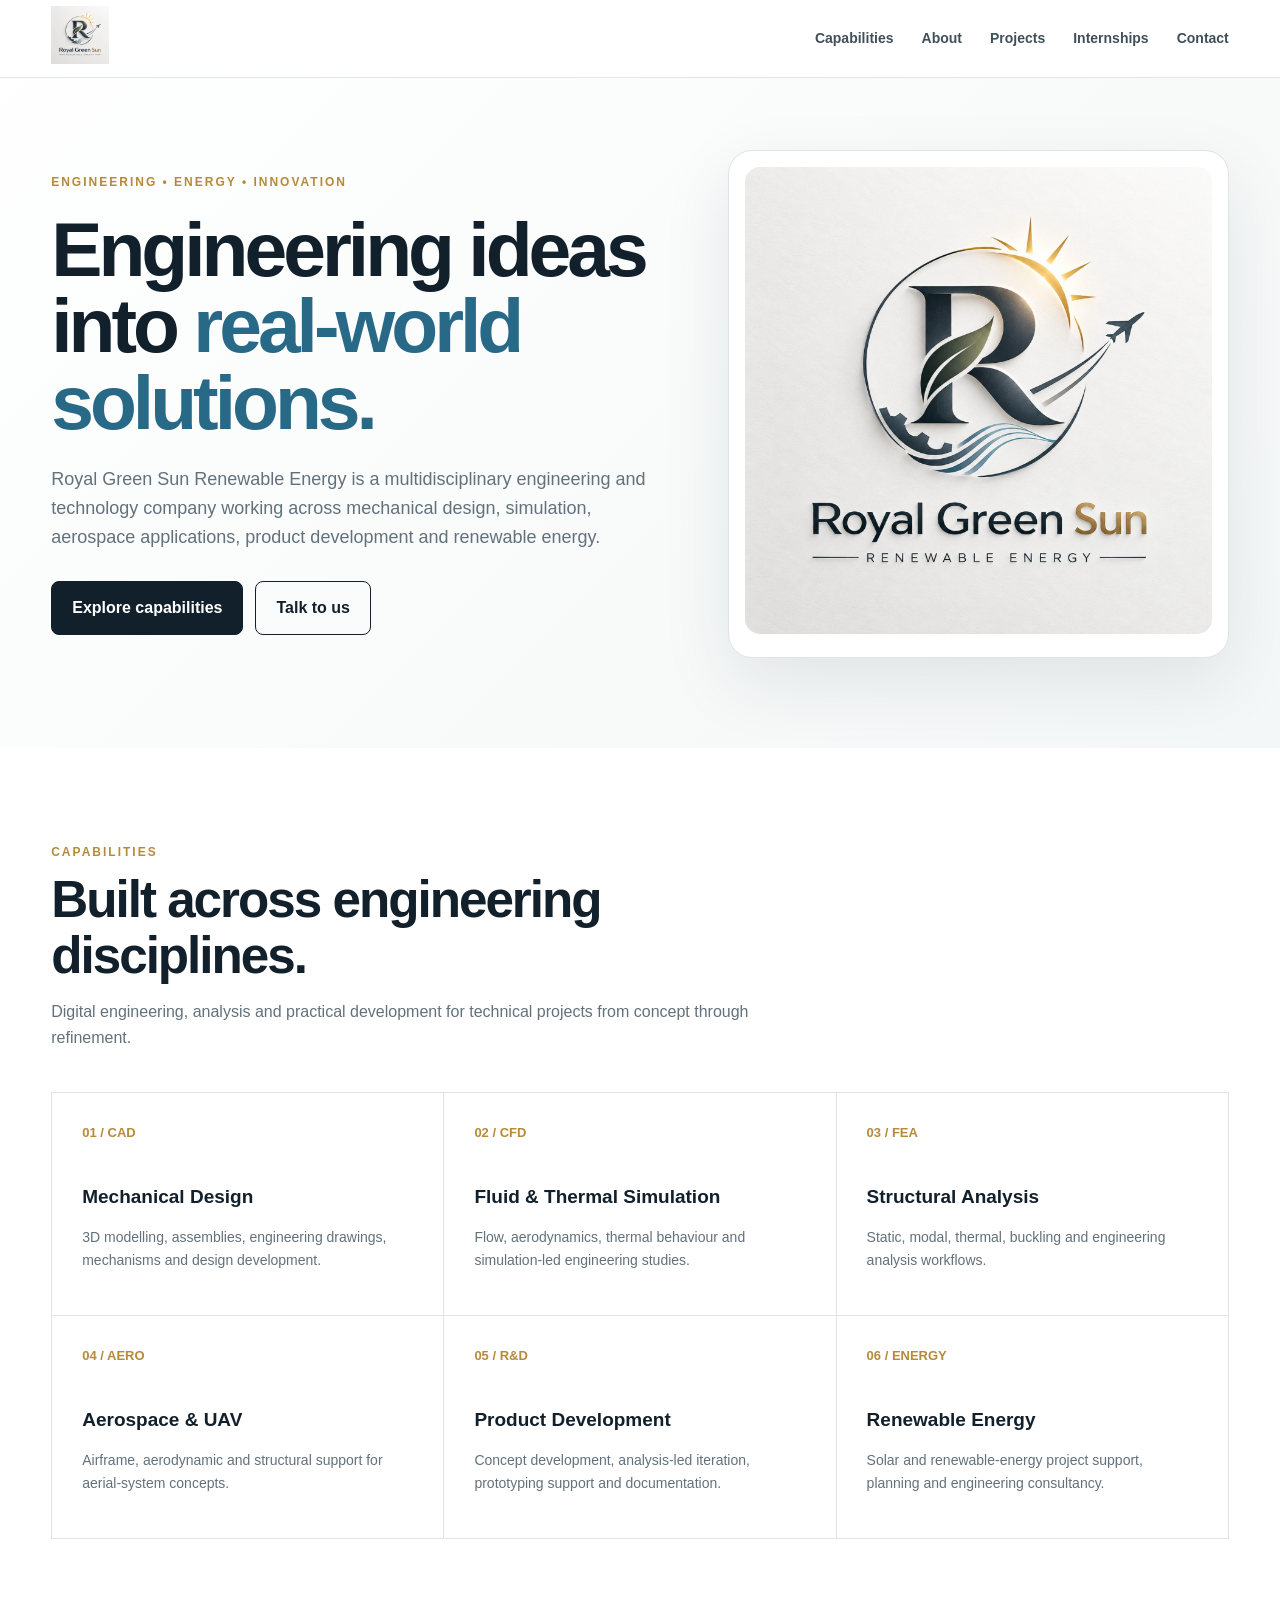
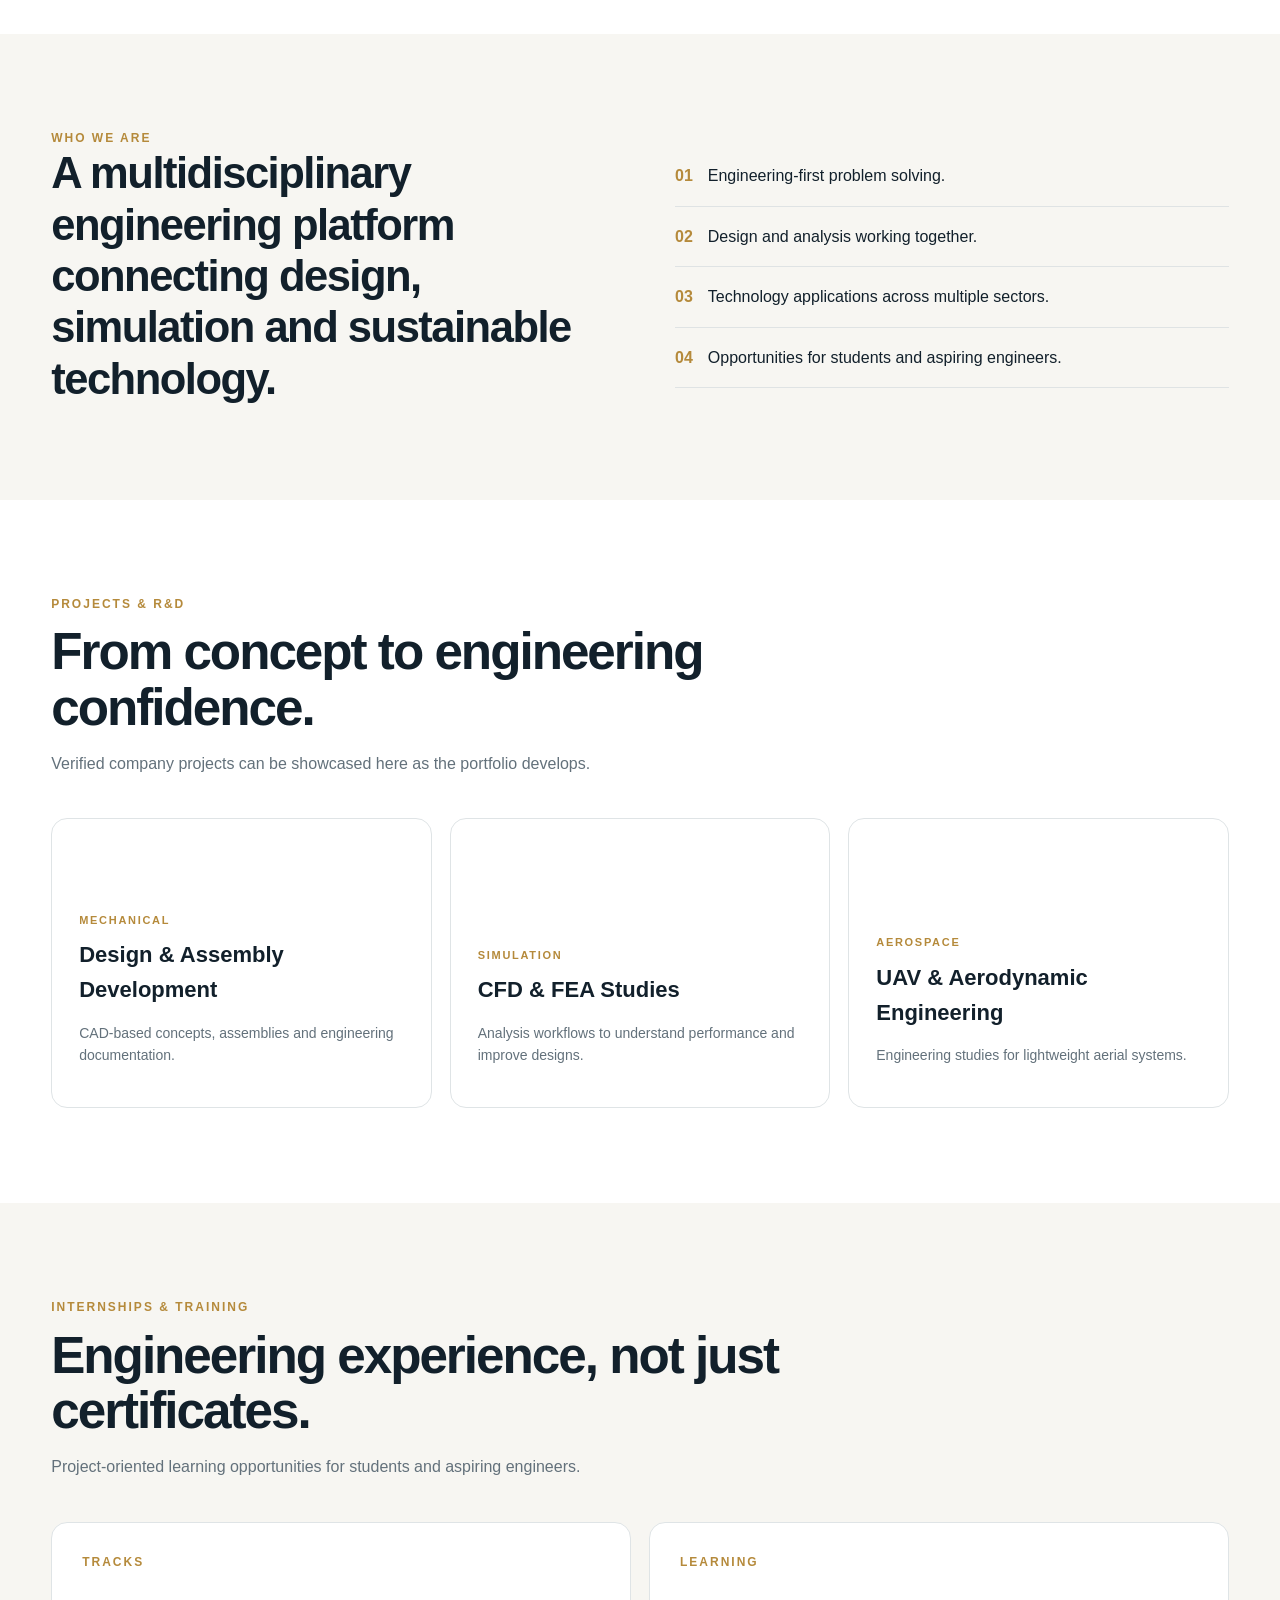
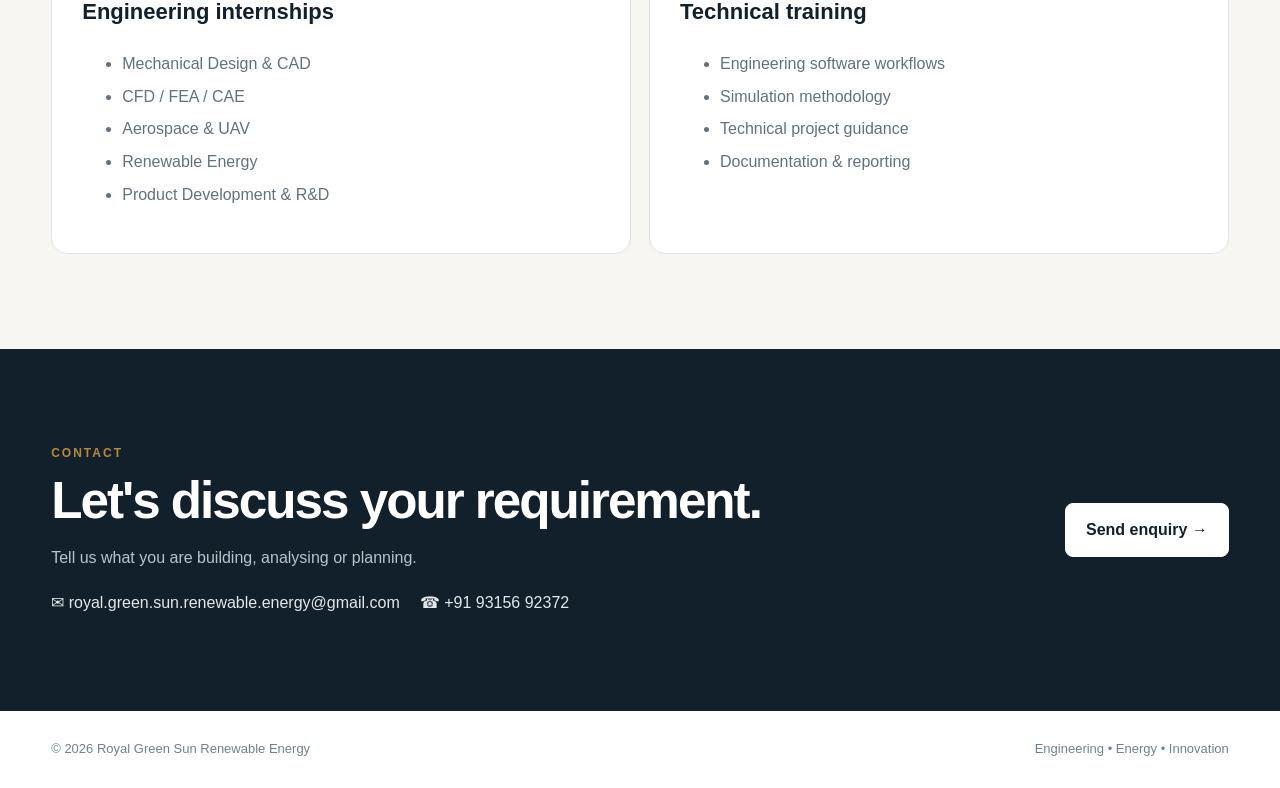
==== index.html @ 744a7261 "Add files via upload" ====
<!doctype html>
<html lang="en"><head>
<meta charset="utf-8"><meta name="viewport" content="width=device-width,initial-scale=1">
<meta name="description" content="Royal Green Sun Renewable Energy — engineering, simulation, product development and renewable energy solutions.">
<title>Royal Green Sun | Engineering & Renewable Energy</title>
<style>
*{box-sizing:border-box}html{scroll-behavior:smooth}body{margin:0;font-family:Arial,Helvetica,sans-serif;color:#12202b;background:#fff;line-height:1.6}a{text-decoration:none;color:inherit}.wrap{width:min(92%,1180px);margin:auto}
header{height:78px;border-bottom:1px solid #e1e5e7;background:#fff;position:fixed;top:0;left:0;right:0;z-index:10}.nav{height:100%;display:flex;align-items:center;justify-content:space-between}.logo{height:58px;width:auto}.links{display:flex;gap:28px;font-size:14px;font-weight:700;color:#40505a}.menu{display:none;border:0;background:none;font-size:25px}
.hero{padding:150px 0 90px;background:linear-gradient(135deg,#fff,#f4f7f7);overflow:hidden}.heroGrid{display:grid;grid-template-columns:1.1fr .9fr;gap:65px;align-items:center}.kicker,.eyebrow{color:#b58a3b;font-size:12px;letter-spacing:2px;text-transform:uppercase;font-weight:800}
h1{font-size:clamp(46px,6vw,84px);line-height:1;letter-spacing:-4px;margin:18px 0 24px}.hero h1 span{color:#286987}.hero p{font-size:18px;color:#63717b;max-width:650px}.buttons{display:flex;gap:12px;flex-wrap:wrap;margin-top:30px}.btn{display:inline-block;padding:13px 20px;border-radius:8px;border:1px solid #12202b;font-weight:700}.dark{background:#12202b;color:#fff}.visual{background:#fff;border:1px solid #dfe4e6;border-radius:24px;padding:16px;box-shadow:0 25px 70px #12202b18}.visual img{width:100%;border-radius:15px;background:#f5f5f2}
section{padding:95px 0}.soft{background:#f7f6f2}.head{max-width:760px;margin-bottom:42px}h2{font-size:clamp(34px,4vw,54px);line-height:1.08;letter-spacing:-2px;margin:10px 0 14px}.head p{color:#63717b}
.services{display:grid;grid-template-columns:repeat(3,1fr);border-top:1px solid #e0e4e6;border-left:1px solid #e0e4e6}.service{padding:30px;min-height:215px;border-right:1px solid #e0e4e6;border-bottom:1px solid #e0e4e6}.num{color:#b58a3b;font-weight:800;font-size:13px;margin-bottom:38px}.service h3{margin:0 0 8px;font-size:19px}.service p,.project p{color:#63717b;font-size:14px}
.split{display:grid;grid-template-columns:1fr 1fr;gap:70px;align-items:center}.statement{font-size:clamp(28px,3.4vw,46px);line-height:1.18;font-weight:700;letter-spacing:-1.5px}.points{display:grid}.point{padding:17px 0;border-bottom:1px solid #dfe3e4;display:flex;gap:15px}.point b{color:#b58a3b}
.projects{display:grid;grid-template-columns:repeat(3,1fr);gap:18px}.project{min-height:290px;border:1px solid #dfe4e6;border-radius:16px;padding:27px;display:flex;flex-direction:column;justify-content:end;background:#fff}.label{color:#b58a3b;font-size:11px;letter-spacing:1.7px;font-weight:800}.project h3{font-size:22px;margin:8px 0 0}
.intern{display:grid;grid-template-columns:1fr 1fr;gap:18px}.internCard{border:1px solid #dfe4e6;border-radius:16px;padding:30px;background:#fff}.internCard h3{font-size:22px}.internCard li{color:#63717b;margin:7px 0}
.contact{background:#12202b;color:#fff}.contactGrid{display:grid;grid-template-columns:1fr auto;gap:40px;align-items:center}.contact p{color:#b9c4ca;max-width:680px}.contactInfo{display:flex;gap:20px;flex-wrap:wrap;margin-top:20px;color:#e2e8eb}.contact .btn{background:#fff;color:#12202b;border-color:#fff}
footer{padding:28px 0;color:#71808a;font-size:13px}.foot{display:flex;justify-content:space-between;gap:15px;flex-wrap:wrap}
@media(max-width:900px){.links{display:none}.menu{display:block}.links.open{display:flex;position:absolute;top:78px;left:0;right:0;background:#fff;padding:20px 4%;flex-direction:column}.heroGrid,.split,.contactGrid{grid-template-columns:1fr}.services,.projects{grid-template-columns:repeat(2,1fr)}}@media(max-width:580px){section{padding:70px 0}.services,.projects,.intern{grid-template-columns:1fr}.hero{padding-top:130px}h1{font-size:48px;letter-spacing:-2px}.logo{height:50px}}
</style></head>
<body>
<header><div class="wrap nav"><a href="#home"><img class="logo" src="logo.png" alt="Royal Green Sun Renewable Energy"></a><button class="menu" onclick="document.querySelector('.links').classList.toggle('open')">☰</button><nav class="links"><a href="#services">Capabilities</a><a href="#about">About</a><a href="#projects">Projects</a><a href="#internships">Internships</a><a href="#contact">Contact</a></nav></div></header>
<main id="home">
<section class="hero"><div class="wrap heroGrid"><div><div class="kicker">Engineering • Energy • Innovation</div><h1>Engineering ideas into <span>real-world solutions.</span></h1><p>Royal Green Sun Renewable Energy is a multidisciplinary engineering and technology company working across mechanical design, simulation, aerospace applications, product development and renewable energy.</p><div class="buttons"><a class="btn dark" href="#services">Explore capabilities</a><a class="btn" href="mailto:royal.green.sun.renewable.energy@gmail.com">Talk to us</a></div></div><div class="visual"><img src="logo.png" alt="Royal Green Sun logo"></div></div></section>
<section id="services"><div class="wrap"><div class="head"><div class="eyebrow">Capabilities</div><h2>Built across engineering disciplines.</h2><p>Digital engineering, analysis and practical development for technical projects from concept through refinement.</p></div><div class="services">
<article class="service"><div class="num">01 / CAD</div><h3>Mechanical Design</h3><p>3D modelling, assemblies, engineering drawings, mechanisms and design development.</p></article>
<article class="service"><div class="num">02 / CFD</div><h3>Fluid & Thermal Simulation</h3><p>Flow, aerodynamics, thermal behaviour and simulation-led engineering studies.</p></article>
<article class="service"><div class="num">03 / FEA</div><h3>Structural Analysis</h3><p>Static, modal, thermal, buckling and engineering analysis workflows.</p></article>
<article class="service"><div class="num">04 / AERO</div><h3>Aerospace & UAV</h3><p>Airframe, aerodynamic and structural support for aerial-system concepts.</p></article>
<article class="service"><div class="num">05 / R&amp;D</div><h3>Product Development</h3><p>Concept development, analysis-led iteration, prototyping support and documentation.</p></article>
<article class="service"><div class="num">06 / ENERGY</div><h3>Renewable Energy</h3><p>Solar and renewable-energy project support, planning and engineering consultancy.</p></article>
</div></div></section>
<section class="soft" id="about"><div class="wrap split"><div><div class="eyebrow">Who we are</div><div class="statement">A multidisciplinary engineering platform connecting design, simulation and sustainable technology.</div></div><div class="points"><div class="point"><b>01</b><span>Engineering-first problem solving.</span></div><div class="point"><b>02</b><span>Design and analysis working together.</span></div><div class="point"><b>03</b><span>Technology applications across multiple sectors.</span></div><div class="point"><b>04</b><span>Opportunities for students and aspiring engineers.</span></div></div></div></section>
<section id="projects"><div class="wrap"><div class="head"><div class="eyebrow">Projects &amp; R&amp;D</div><h2>From concept to engineering confidence.</h2><p>Verified company projects can be showcased here as the portfolio develops.</p></div><div class="projects"><article class="project"><span class="label">MECHANICAL</span><h3>Design & Assembly Development</h3><p>CAD-based concepts, assemblies and engineering documentation.</p></article><article class="project"><span class="label">SIMULATION</span><h3>CFD & FEA Studies</h3><p>Analysis workflows to understand performance and improve designs.</p></article><article class="project"><span class="label">AEROSPACE</span><h3>UAV & Aerodynamic Engineering</h3><p>Engineering studies for lightweight aerial systems.</p></article></div></div></section>
<section class="soft" id="internships"><div class="wrap"><div class="head"><div class="eyebrow">Internships &amp; Training</div><h2>Engineering experience, not just certificates.</h2><p>Project-oriented learning opportunities for students and aspiring engineers.</p></div><div class="intern"><div class="internCard"><div class="eyebrow">Tracks</div><h3>Engineering internships</h3><ul><li>Mechanical Design &amp; CAD</li><li>CFD / FEA / CAE</li><li>Aerospace &amp; UAV</li><li>Renewable Energy</li><li>Product Development &amp; R&amp;D</li></ul></div><div class="internCard"><div class="eyebrow">Learning</div><h3>Technical training</h3><ul><li>Engineering software workflows</li><li>Simulation methodology</li><li>Technical project guidance</li><li>Documentation &amp; reporting</li></ul></div></div></div></section>
<section class="contact" id="contact"><div class="wrap contactGrid"><div><div class="eyebrow">Contact</div><h2>Let's discuss your requirement.</h2><p>Tell us what you are building, analysing or planning.</p><div class="contactInfo"><a href="mailto:royal.green.sun.renewable.energy@gmail.com">✉ royal.green.sun.renewable.energy@gmail.com</a><a href="tel:+919315692372">☎ +91 93156 92372</a></div></div><a class="btn" href="mailto:royal.green.sun.renewable.energy@gmail.com?subject=Royal%20Green%20Sun%20Enquiry">Send enquiry →</a></div></section>
</main><footer><div class="wrap foot"><span>© 2026 Royal Green Sun Renewable Energy</span><span>Engineering • Energy • Innovation</span></div></footer>
<script>document.querySelectorAll('.links a').forEach(a=>a.onclick=()=>document.querySelector('.links').classList.remove('open'));</script>
</body></html>
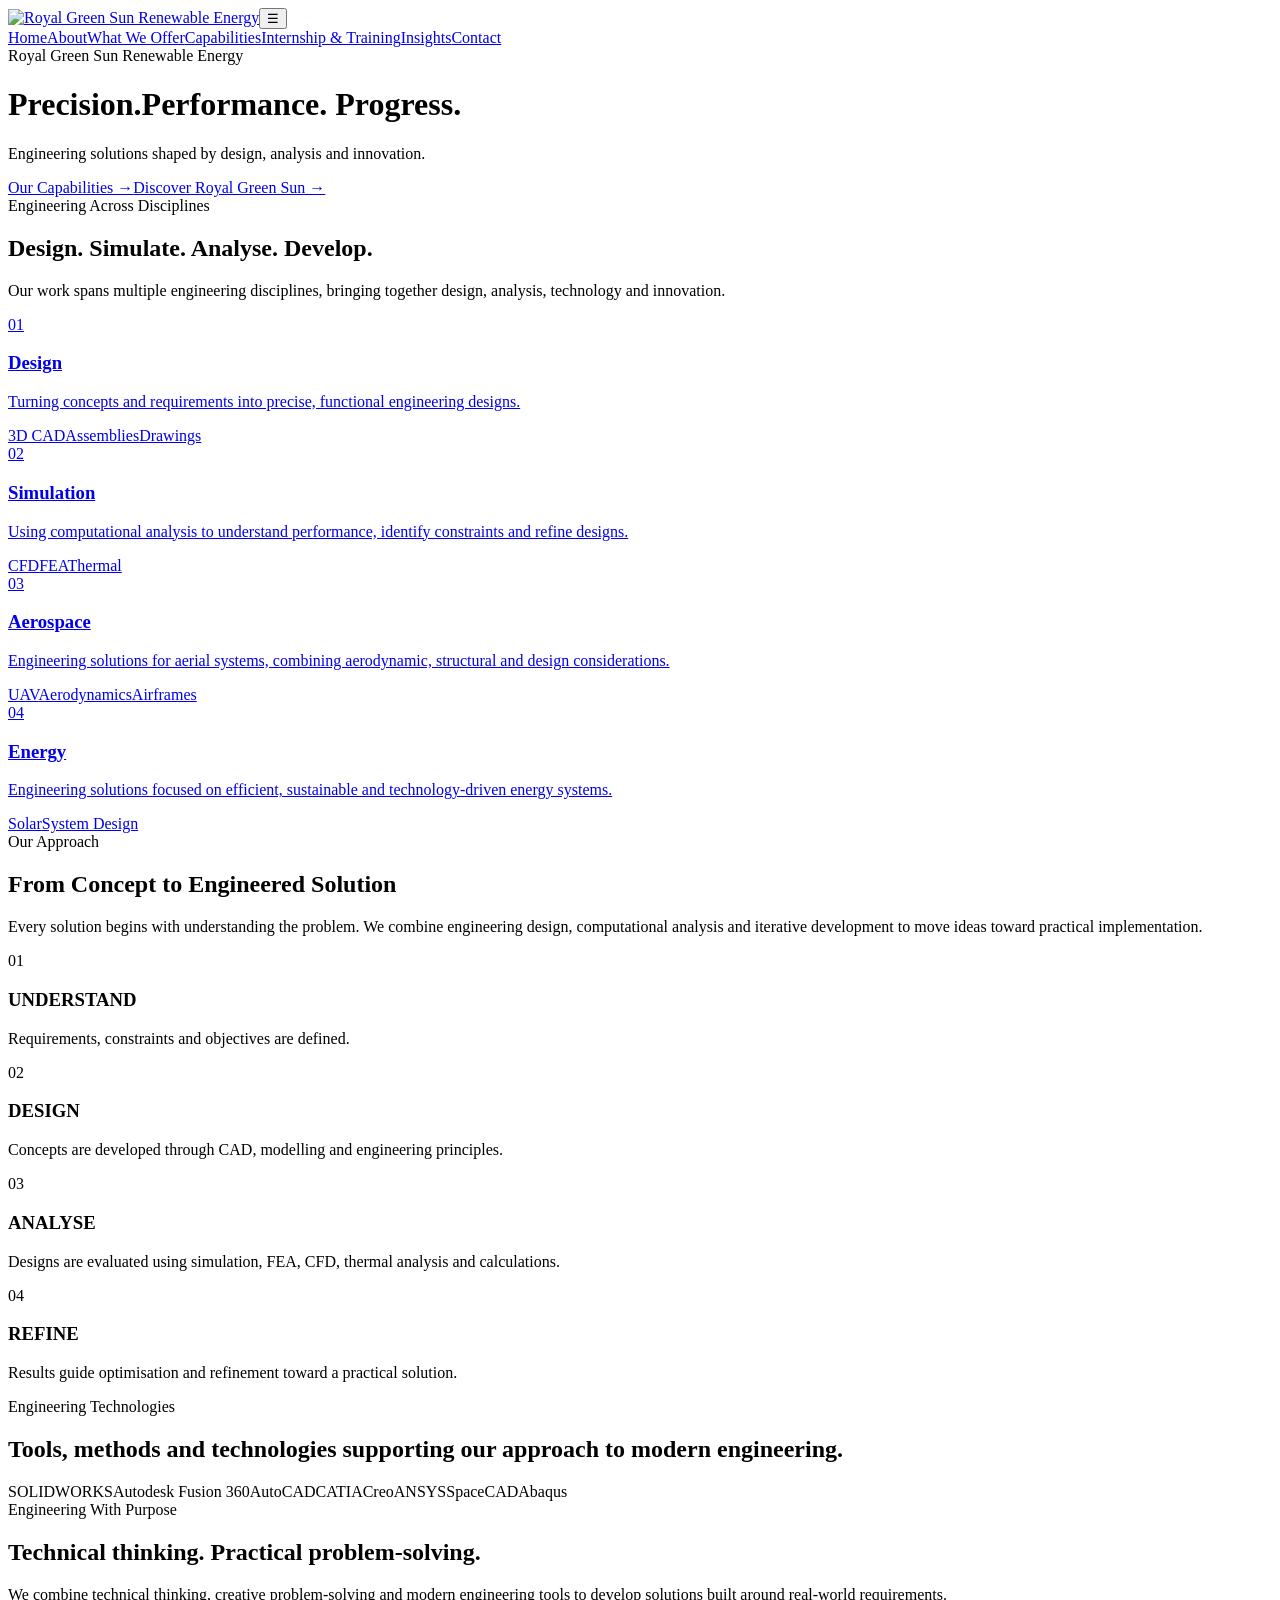
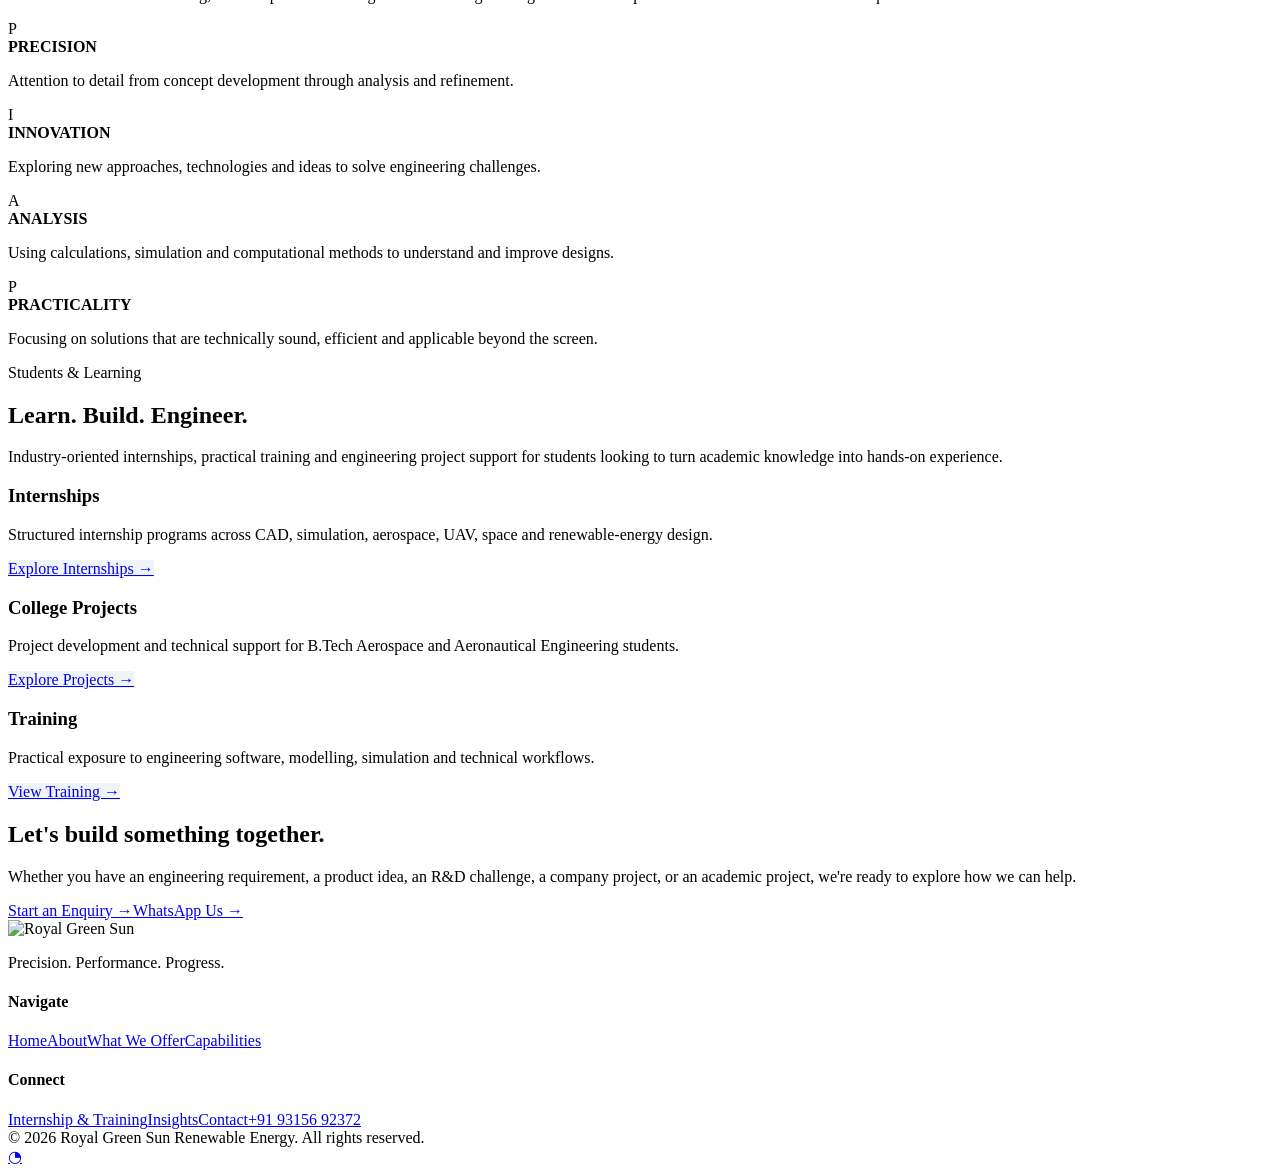
==== commit 7a36ba61: "Add files via upload" ====
--- a/index.html
+++ b/index.html
@@ -1,38 +1,9 @@
-<!doctype html>
-<html lang="en"><head>
-<meta charset="utf-8"><meta name="viewport" content="width=device-width,initial-scale=1">
-<meta name="description" content="Royal Green Sun Renewable Energy — engineering, simulation, product development and renewable energy solutions.">
-<title>Royal Green Sun | Engineering & Renewable Energy</title>
-<style>
-*{box-sizing:border-box}html{scroll-behavior:smooth}body{margin:0;font-family:Arial,Helvetica,sans-serif;color:#12202b;background:#fff;line-height:1.6}a{text-decoration:none;color:inherit}.wrap{width:min(92%,1180px);margin:auto}
-header{height:78px;border-bottom:1px solid #e1e5e7;background:#fff;position:fixed;top:0;left:0;right:0;z-index:10}.nav{height:100%;display:flex;align-items:center;justify-content:space-between}.logo{height:58px;width:auto}.links{display:flex;gap:28px;font-size:14px;font-weight:700;color:#40505a}.menu{display:none;border:0;background:none;font-size:25px}
-.hero{padding:150px 0 90px;background:linear-gradient(135deg,#fff,#f4f7f7);overflow:hidden}.heroGrid{display:grid;grid-template-columns:1.1fr .9fr;gap:65px;align-items:center}.kicker,.eyebrow{color:#b58a3b;font-size:12px;letter-spacing:2px;text-transform:uppercase;font-weight:800}
-h1{font-size:clamp(46px,6vw,84px);line-height:1;letter-spacing:-4px;margin:18px 0 24px}.hero h1 span{color:#286987}.hero p{font-size:18px;color:#63717b;max-width:650px}.buttons{display:flex;gap:12px;flex-wrap:wrap;margin-top:30px}.btn{display:inline-block;padding:13px 20px;border-radius:8px;border:1px solid #12202b;font-weight:700}.dark{background:#12202b;color:#fff}.visual{background:#fff;border:1px solid #dfe4e6;border-radius:24px;padding:16px;box-shadow:0 25px 70px #12202b18}.visual img{width:100%;border-radius:15px;background:#f5f5f2}
-section{padding:95px 0}.soft{background:#f7f6f2}.head{max-width:760px;margin-bottom:42px}h2{font-size:clamp(34px,4vw,54px);line-height:1.08;letter-spacing:-2px;margin:10px 0 14px}.head p{color:#63717b}
-.services{display:grid;grid-template-columns:repeat(3,1fr);border-top:1px solid #e0e4e6;border-left:1px solid #e0e4e6}.service{padding:30px;min-height:215px;border-right:1px solid #e0e4e6;border-bottom:1px solid #e0e4e6}.num{color:#b58a3b;font-weight:800;font-size:13px;margin-bottom:38px}.service h3{margin:0 0 8px;font-size:19px}.service p,.project p{color:#63717b;font-size:14px}
-.split{display:grid;grid-template-columns:1fr 1fr;gap:70px;align-items:center}.statement{font-size:clamp(28px,3.4vw,46px);line-height:1.18;font-weight:700;letter-spacing:-1.5px}.points{display:grid}.point{padding:17px 0;border-bottom:1px solid #dfe3e4;display:flex;gap:15px}.point b{color:#b58a3b}
-.projects{display:grid;grid-template-columns:repeat(3,1fr);gap:18px}.project{min-height:290px;border:1px solid #dfe4e6;border-radius:16px;padding:27px;display:flex;flex-direction:column;justify-content:end;background:#fff}.label{color:#b58a3b;font-size:11px;letter-spacing:1.7px;font-weight:800}.project h3{font-size:22px;margin:8px 0 0}
-.intern{display:grid;grid-template-columns:1fr 1fr;gap:18px}.internCard{border:1px solid #dfe4e6;border-radius:16px;padding:30px;background:#fff}.internCard h3{font-size:22px}.internCard li{color:#63717b;margin:7px 0}
-.contact{background:#12202b;color:#fff}.contactGrid{display:grid;grid-template-columns:1fr auto;gap:40px;align-items:center}.contact p{color:#b9c4ca;max-width:680px}.contactInfo{display:flex;gap:20px;flex-wrap:wrap;margin-top:20px;color:#e2e8eb}.contact .btn{background:#fff;color:#12202b;border-color:#fff}
-footer{padding:28px 0;color:#71808a;font-size:13px}.foot{display:flex;justify-content:space-between;gap:15px;flex-wrap:wrap}
-@media(max-width:900px){.links{display:none}.menu{display:block}.links.open{display:flex;position:absolute;top:78px;left:0;right:0;background:#fff;padding:20px 4%;flex-direction:column}.heroGrid,.split,.contactGrid{grid-template-columns:1fr}.services,.projects{grid-template-columns:repeat(2,1fr)}}@media(max-width:580px){section{padding:70px 0}.services,.projects,.intern{grid-template-columns:1fr}.hero{padding-top:130px}h1{font-size:48px;letter-spacing:-2px}.logo{height:50px}}
-</style></head>
-<body>
-<header><div class="wrap nav"><a href="#home"><img class="logo" src="logo.png" alt="Royal Green Sun Renewable Energy"></a><button class="menu" onclick="document.querySelector('.links').classList.toggle('open')">☰</button><nav class="links"><a href="#services">Capabilities</a><a href="#about">About</a><a href="#projects">Projects</a><a href="#internships">Internships</a><a href="#contact">Contact</a></nav></div></header>
-<main id="home">
-<section class="hero"><div class="wrap heroGrid"><div><div class="kicker">Engineering • Energy • Innovation</div><h1>Engineering ideas into <span>real-world solutions.</span></h1><p>Royal Green Sun Renewable Energy is a multidisciplinary engineering and technology company working across mechanical design, simulation, aerospace applications, product development and renewable energy.</p><div class="buttons"><a class="btn dark" href="#services">Explore capabilities</a><a class="btn" href="mailto:royal.green.sun.renewable.energy@gmail.com">Talk to us</a></div></div><div class="visual"><img src="logo.png" alt="Royal Green Sun logo"></div></div></section>
-<section id="services"><div class="wrap"><div class="head"><div class="eyebrow">Capabilities</div><h2>Built across engineering disciplines.</h2><p>Digital engineering, analysis and practical development for technical projects from concept through refinement.</p></div><div class="services">
-<article class="service"><div class="num">01 / CAD</div><h3>Mechanical Design</h3><p>3D modelling, assemblies, engineering drawings, mechanisms and design development.</p></article>
-<article class="service"><div class="num">02 / CFD</div><h3>Fluid & Thermal Simulation</h3><p>Flow, aerodynamics, thermal behaviour and simulation-led engineering studies.</p></article>
-<article class="service"><div class="num">03 / FEA</div><h3>Structural Analysis</h3><p>Static, modal, thermal, buckling and engineering analysis workflows.</p></article>
-<article class="service"><div class="num">04 / AERO</div><h3>Aerospace & UAV</h3><p>Airframe, aerodynamic and structural support for aerial-system concepts.</p></article>
-<article class="service"><div class="num">05 / R&amp;D</div><h3>Product Development</h3><p>Concept development, analysis-led iteration, prototyping support and documentation.</p></article>
-<article class="service"><div class="num">06 / ENERGY</div><h3>Renewable Energy</h3><p>Solar and renewable-energy project support, planning and engineering consultancy.</p></article>
-</div></div></section>
-<section class="soft" id="about"><div class="wrap split"><div><div class="eyebrow">Who we are</div><div class="statement">A multidisciplinary engineering platform connecting design, simulation and sustainable technology.</div></div><div class="points"><div class="point"><b>01</b><span>Engineering-first problem solving.</span></div><div class="point"><b>02</b><span>Design and analysis working together.</span></div><div class="point"><b>03</b><span>Technology applications across multiple sectors.</span></div><div class="point"><b>04</b><span>Opportunities for students and aspiring engineers.</span></div></div></div></section>
-<section id="projects"><div class="wrap"><div class="head"><div class="eyebrow">Projects &amp; R&amp;D</div><h2>From concept to engineering confidence.</h2><p>Verified company projects can be showcased here as the portfolio develops.</p></div><div class="projects"><article class="project"><span class="label">MECHANICAL</span><h3>Design & Assembly Development</h3><p>CAD-based concepts, assemblies and engineering documentation.</p></article><article class="project"><span class="label">SIMULATION</span><h3>CFD & FEA Studies</h3><p>Analysis workflows to understand performance and improve designs.</p></article><article class="project"><span class="label">AEROSPACE</span><h3>UAV & Aerodynamic Engineering</h3><p>Engineering studies for lightweight aerial systems.</p></article></div></div></section>
-<section class="soft" id="internships"><div class="wrap"><div class="head"><div class="eyebrow">Internships &amp; Training</div><h2>Engineering experience, not just certificates.</h2><p>Project-oriented learning opportunities for students and aspiring engineers.</p></div><div class="intern"><div class="internCard"><div class="eyebrow">Tracks</div><h3>Engineering internships</h3><ul><li>Mechanical Design &amp; CAD</li><li>CFD / FEA / CAE</li><li>Aerospace &amp; UAV</li><li>Renewable Energy</li><li>Product Development &amp; R&amp;D</li></ul></div><div class="internCard"><div class="eyebrow">Learning</div><h3>Technical training</h3><ul><li>Engineering software workflows</li><li>Simulation methodology</li><li>Technical project guidance</li><li>Documentation &amp; reporting</li></ul></div></div></div></section>
-<section class="contact" id="contact"><div class="wrap contactGrid"><div><div class="eyebrow">Contact</div><h2>Let's discuss your requirement.</h2><p>Tell us what you are building, analysing or planning.</p><div class="contactInfo"><a href="mailto:royal.green.sun.renewable.energy@gmail.com">✉ royal.green.sun.renewable.energy@gmail.com</a><a href="tel:+919315692372">☎ +91 93156 92372</a></div></div><a class="btn" href="mailto:royal.green.sun.renewable.energy@gmail.com?subject=Royal%20Green%20Sun%20Enquiry">Send enquiry →</a></div></section>
-</main><footer><div class="wrap foot"><span>© 2026 Royal Green Sun Renewable Energy</span><span>Engineering • Energy • Innovation</span></div></footer>
-<script>document.querySelectorAll('.links a').forEach(a=>a.onclick=()=>document.querySelector('.links').classList.remove('open'));</script>
-</body></html>+<!doctype html><html lang="en"><head><meta charset="utf-8"><meta name="viewport" content="width=device-width,initial-scale=1"><title>Royal Green Sun | Precision. Performance. Progress.</title><meta name="description" content="Royal Green Sun Renewable Energy — engineering, design, simulation, aerospace, product development and renewable energy solutions."><link rel="stylesheet" href="assets/styles.css"></head><body><div class="topline"></div><nav class="nav"><div class="container navin"><a class="brand" href="index.html"><img src="assets/logo.png" alt="Royal Green Sun Renewable Energy"></a><button class="menu" aria-label="Menu">☰</button><div class="links"><a class="active" href="index.html">Home</a><a href="about.html">About</a><a href="what-we-offer.html">What We Offer</a><a href="capabilities.html">Capabilities</a><a href="internship-training.html">Internship &amp; Training</a><a href="insights.html">Insights</a><a href="contact.html">Contact</a></div></div></nav>
+<header class="hero"><div class="hero-orbit"></div><div class="container"><div class="eyebrow">Royal Green Sun Renewable Energy</div><h1>Precision.<span>Performance. Progress.</span></h1><p>Engineering solutions shaped by design, analysis and innovation.</p><div class="actions"><a class="btn primary" href="capabilities.html">Our Capabilities →</a><a class="btn secondary" href="about.html">Discover Royal Green Sun →</a></div></div></header>
+<section class="section"><div class="container"><div class="section-head"><div><div class="kicker">Engineering Across Disciplines</div><h2>Design. Simulate. Analyse. Develop.</h2></div><p>Our work spans multiple engineering disciplines, bringing together design, analysis, technology and innovation.</p></div><div class="grid grid4"><a class="card" href="capabilities.html"><div class="num">01</div><h3>Design</h3><p>Turning concepts and requirements into precise, functional engineering designs.</p><div class="tagrow"><span class="tag">3D CAD</span><span class="tag">Assemblies</span><span class="tag">Drawings</span></div></a><a class="card" href="capabilities.html"><div class="num">02</div><h3>Simulation</h3><p>Using computational analysis to understand performance, identify constraints and refine designs.</p><div class="tagrow"><span class="tag">CFD</span><span class="tag">FEA</span><span class="tag">Thermal</span></div></a><a class="card" href="capabilities.html"><div class="num">03</div><h3>Aerospace</h3><p>Engineering solutions for aerial systems, combining aerodynamic, structural and design considerations.</p><div class="tagrow"><span class="tag">UAV</span><span class="tag">Aerodynamics</span><span class="tag">Airframes</span></div></a><a class="card" href="capabilities.html"><div class="num">04</div><h3>Energy</h3><p>Engineering solutions focused on efficient, sustainable and technology-driven energy systems.</p><div class="tagrow"><span class="tag">Solar</span><span class="tag">System Design</span></div></a></div></div></section>
+<section class="section alt"><div class="container"><div class="section-head"><div><div class="kicker">Our Approach</div><h2>From Concept to Engineered Solution</h2></div><p>Every solution begins with understanding the problem. We combine engineering design, computational analysis and iterative development to move ideas toward practical implementation.</p></div><div class="steps"><div class="step"><div class="circle">01</div><h3>UNDERSTAND</h3><p>Requirements, constraints and objectives are defined.</p></div><div class="step"><div class="circle">02</div><h3>DESIGN</h3><p>Concepts are developed through CAD, modelling and engineering principles.</p></div><div class="step"><div class="circle">03</div><h3>ANALYSE</h3><p>Designs are evaluated using simulation, FEA, CFD, thermal analysis and calculations.</p></div><div class="step"><div class="circle">04</div><h3>REFINE</h3><p>Results guide optimisation and refinement toward a practical solution.</p></div></div></div></section>
+<section class="section dark"><div class="container split"><div><div class="kicker">Engineering Technologies</div><h2>Tools, methods and technologies supporting our approach to modern engineering.</h2><div class="software"><span>SOLIDWORKS</span><span>Autodesk Fusion 360</span><span>AutoCAD</span><span>CATIA</span><span>Creo</span><span>ANSYS</span><span>SpaceCAD</span><span>Abaqus</span></div></div><div class="visual bg-cfd" aria-label="CFD and engineering simulation visual"></div></div></section>
+<section class="section"><div class="container split"><div><div class="kicker">Engineering With Purpose</div><h2>Technical thinking. Practical problem-solving.</h2><p>We combine technical thinking, creative problem-solving and modern engineering tools to develop solutions built around real-world requirements.</p><div class="feature-list"><div class="feature"><div class="feature-dot">P</div><div><b>PRECISION</b><p>Attention to detail from concept development through analysis and refinement.</p></div></div><div class="feature"><div class="feature-dot">I</div><div><b>INNOVATION</b><p>Exploring new approaches, technologies and ideas to solve engineering challenges.</p></div></div><div class="feature"><div class="feature-dot">A</div><div><b>ANALYSIS</b><p>Using calculations, simulation and computational methods to understand and improve designs.</p></div></div><div class="feature"><div class="feature-dot">P</div><div><b>PRACTICALITY</b><p>Focusing on solutions that are technically sound, efficient and applicable beyond the screen.</p></div></div></div></div><div class="visual bg-fea" aria-label="FEA and engineering analysis visual"></div></div></section>
+<section class="section alt"><div class="container"><div class="section-head"><div><div class="kicker">Students &amp; Learning</div><h2>Learn. Build. Engineer.</h2></div><p>Industry-oriented internships, practical training and engineering project support for students looking to turn academic knowledge into hands-on experience.</p></div><div class="grid grid3"><div class="card"><h3>Internships</h3><p>Structured internship programs across CAD, simulation, aerospace, UAV, space and renewable-energy design.</p><a class="btn" href="internship-training.html" style="margin-top:20px;background:#eef4f7">Explore Internships →</a></div><div class="card"><h3>College Projects</h3><p>Project development and technical support for B.Tech Aerospace and Aeronautical Engineering students.</p><a class="btn" href="internship-training.html" style="margin-top:20px;background:#eef4f7">Explore Projects →</a></div><div class="card"><h3>Training</h3><p>Practical exposure to engineering software, modelling, simulation and technical workflows.</p><a class="btn" href="internship-training.html" style="margin-top:20px;background:#eef4f7">View Training →</a></div></div></div></section>
+<section class="cta"><div class="container cta-box"><div><h2>Let's build something together.</h2><p>Whether you have an engineering requirement, a product idea, an R&amp;D challenge, a company project, or an academic project, we're ready to explore how we can help.</p></div><div class="actions"><a class="btn primary" href="contact.html">Start an Enquiry →</a><a class="btn secondary" target="_blank" rel="noopener" href="https://wa.me/919315692372?text=Hello%20Royal%20Green%20Sun%2C%20I%20would%20like%20to%20enquire%20about%20your%20engineering%20services.">WhatsApp Us →</a></div></div></section>
+<footer class="footer"><div class="container footer-grid"><div><img src="assets/logo.png" alt="Royal Green Sun"><p>Precision. Performance. Progress.</p></div><div><h4>Navigate</h4><a href="index.html">Home</a><a href="about.html">About</a><a href="what-we-offer.html">What We Offer</a><a href="capabilities.html">Capabilities</a></div><div><h4>Connect</h4><a href="internship-training.html">Internship &amp; Training</a><a href="insights.html">Insights</a><a href="contact.html">Contact</a><a href="tel:+919315692372">+91 93156 92372</a></div></div><div class="container copy">© 2026 Royal Green Sun Renewable Energy. All rights reserved.</div></footer><a class="wa" target="_blank" rel="noopener" aria-label="WhatsApp" href="https://wa.me/919315692372?text=Hello%20Royal%20Green%20Sun%2C%20I%20would%20like%20to%20enquire%20about%20your%20engineering%20services.">◔</a><script src="assets/script.js"></script></body></html>
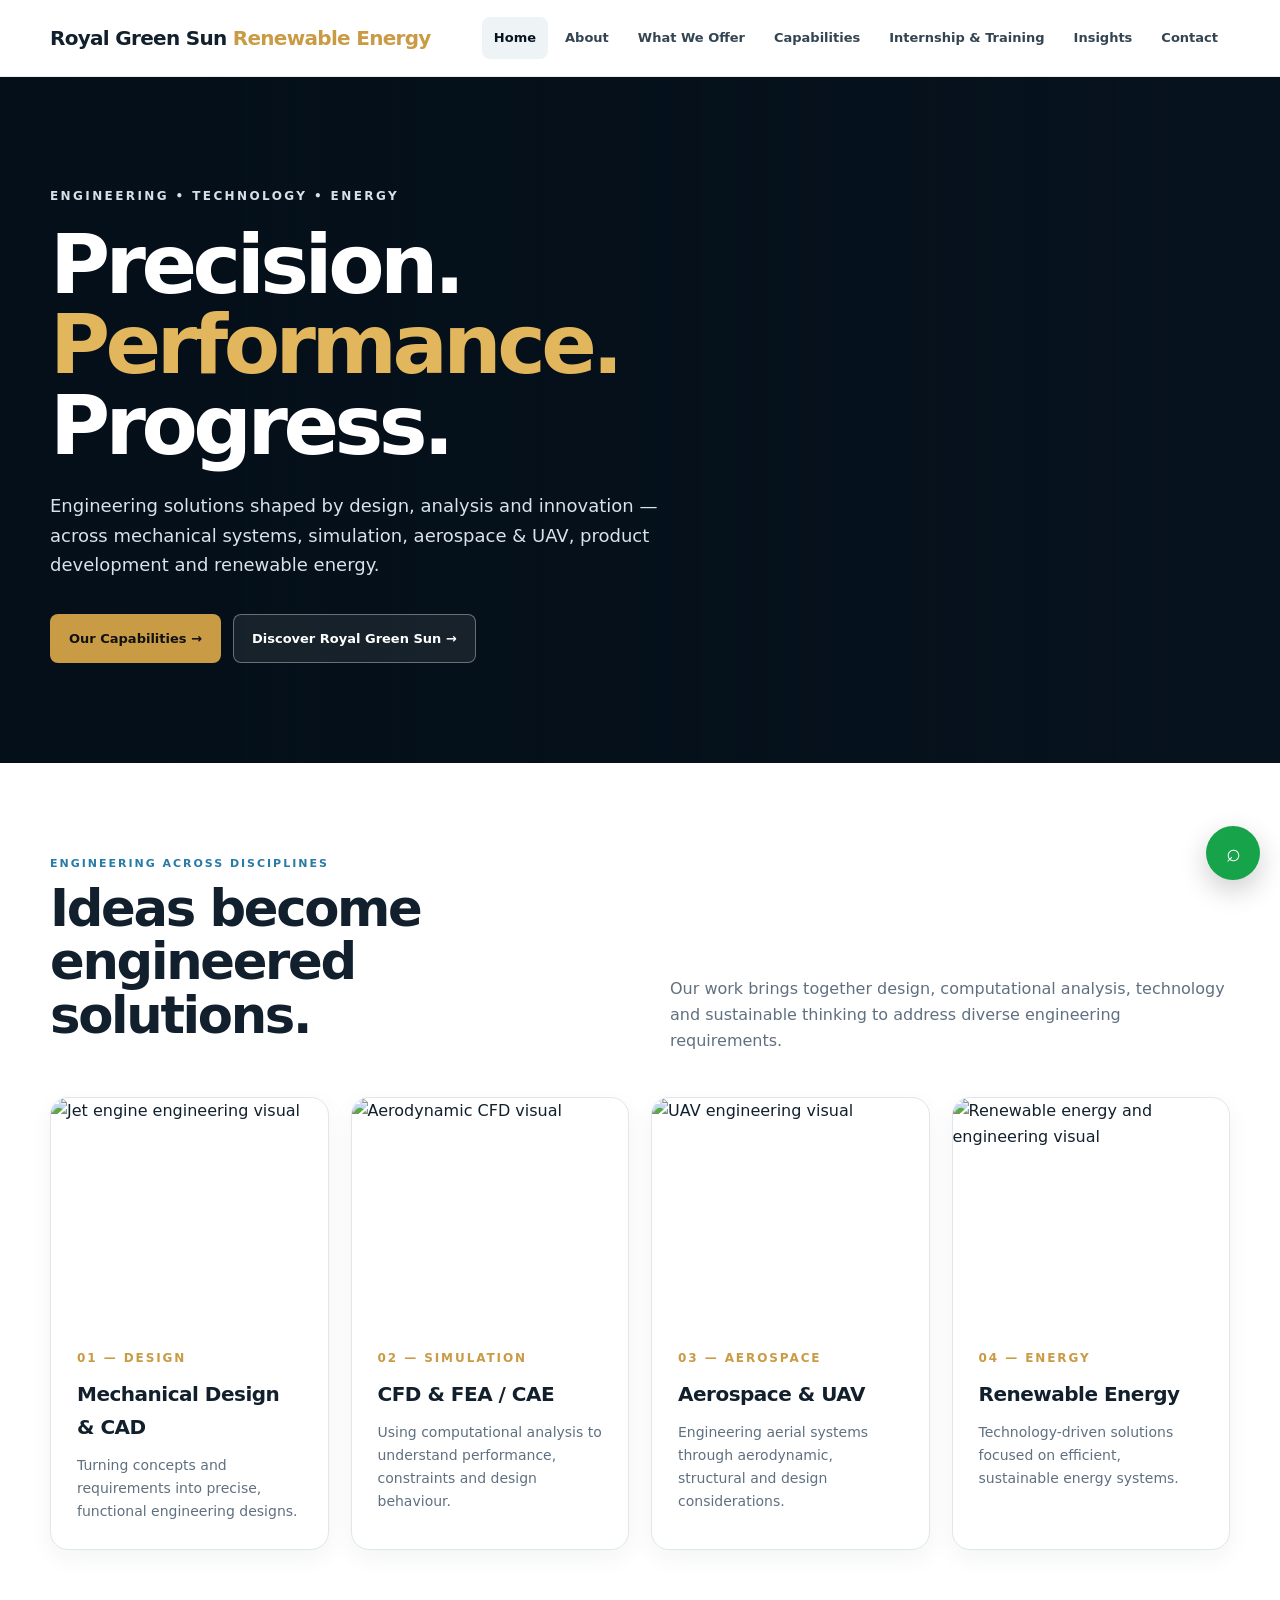
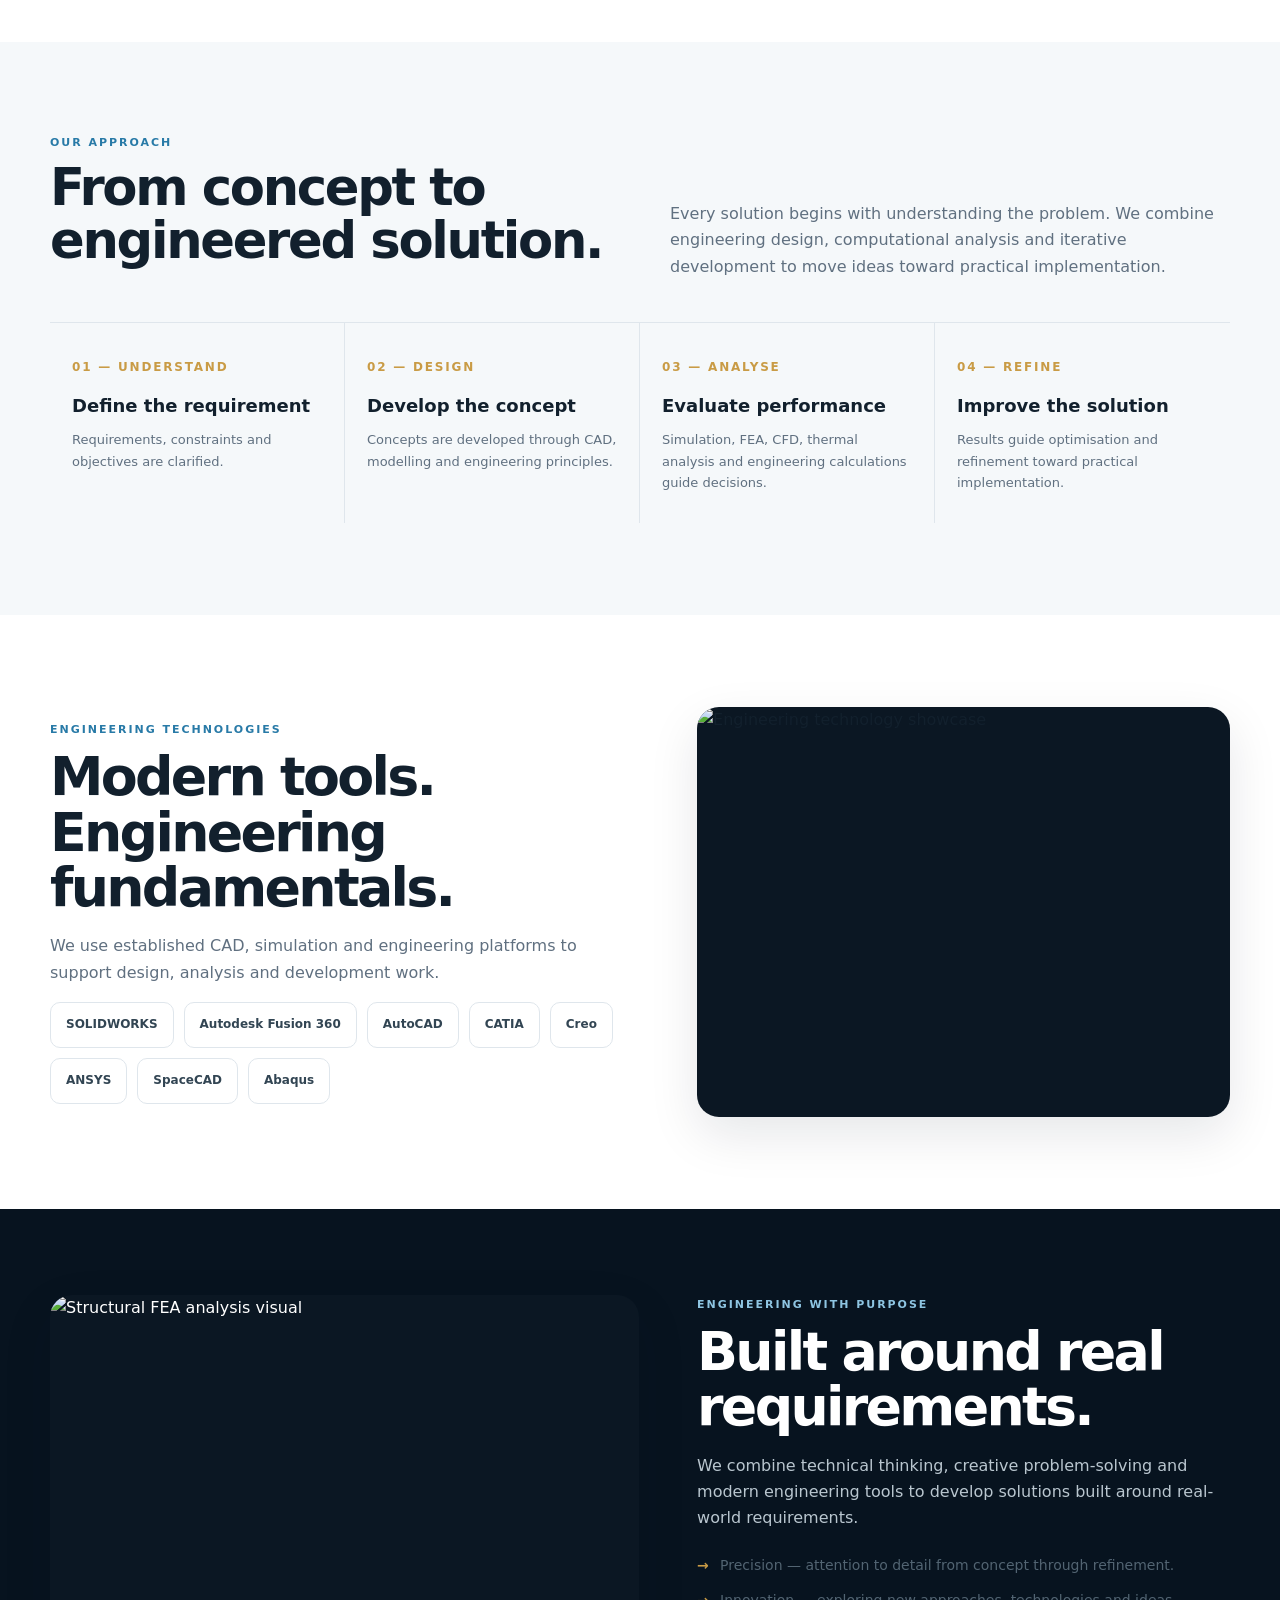
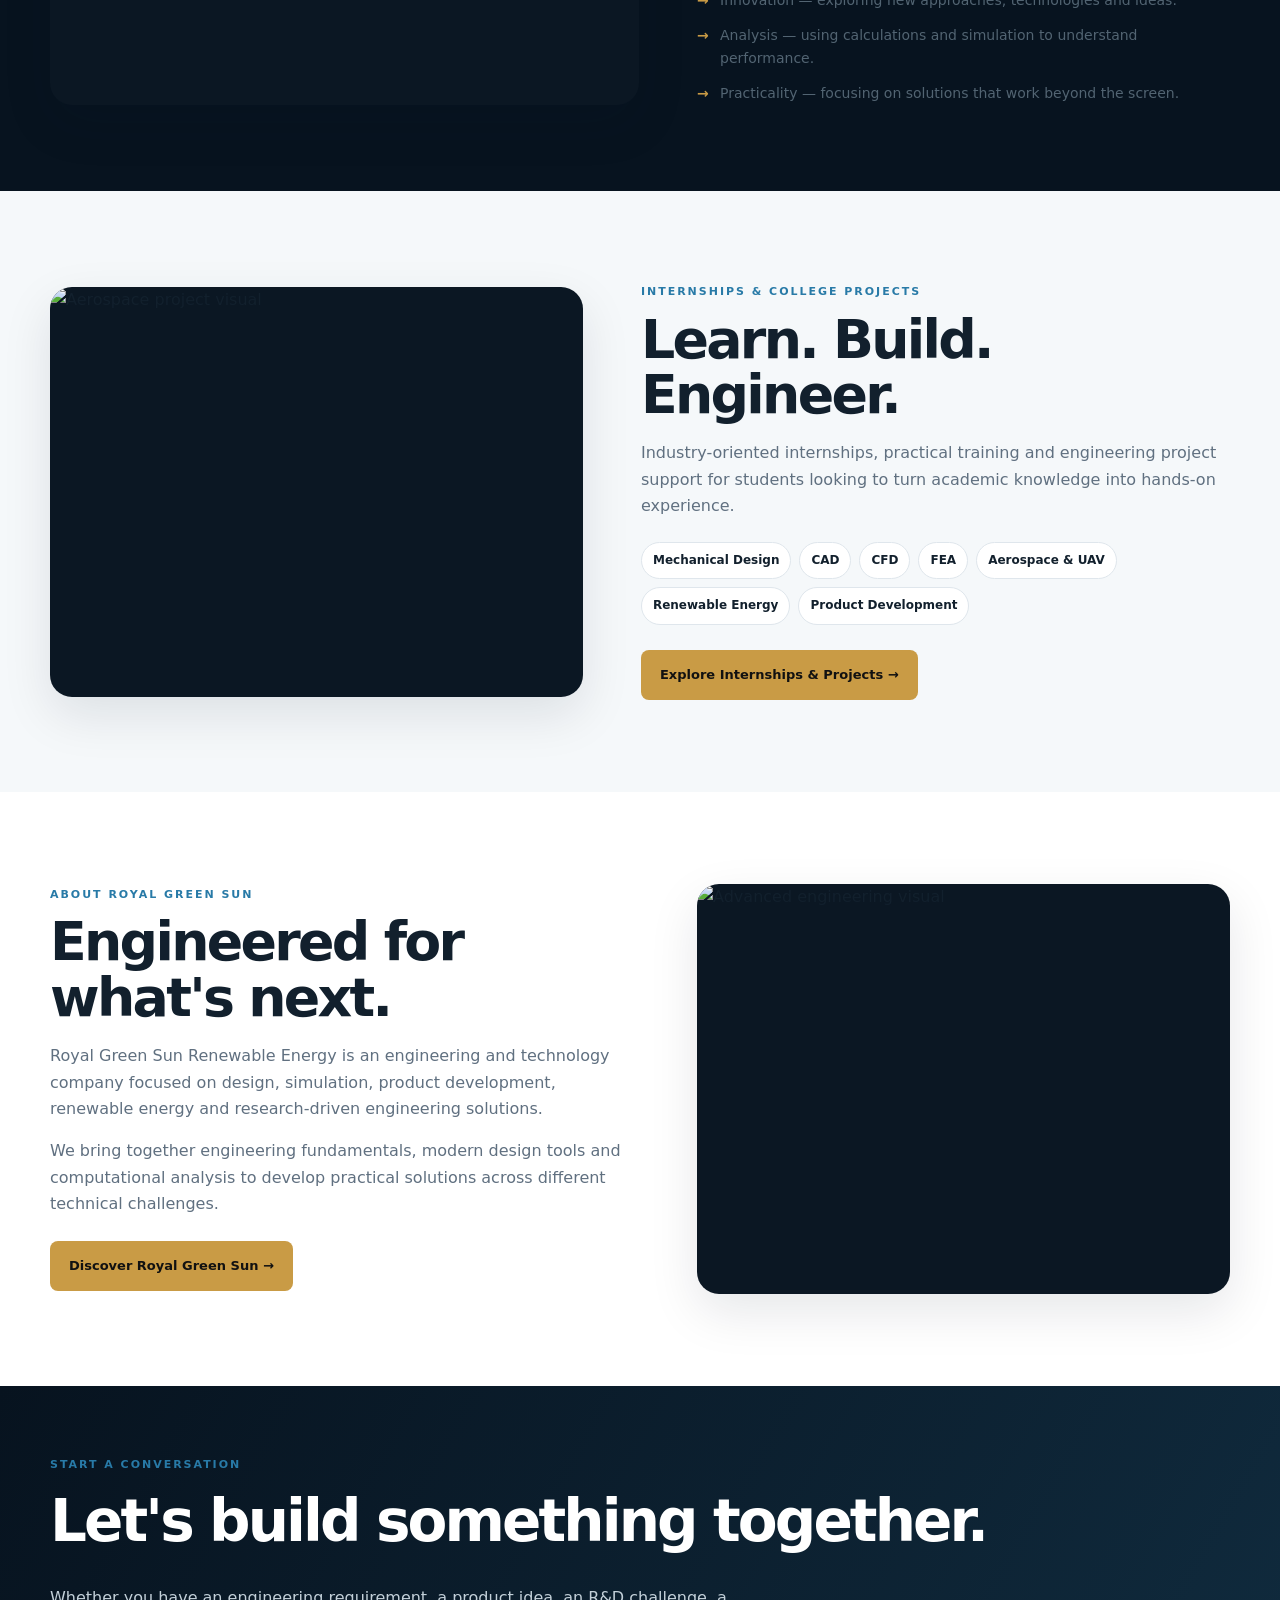
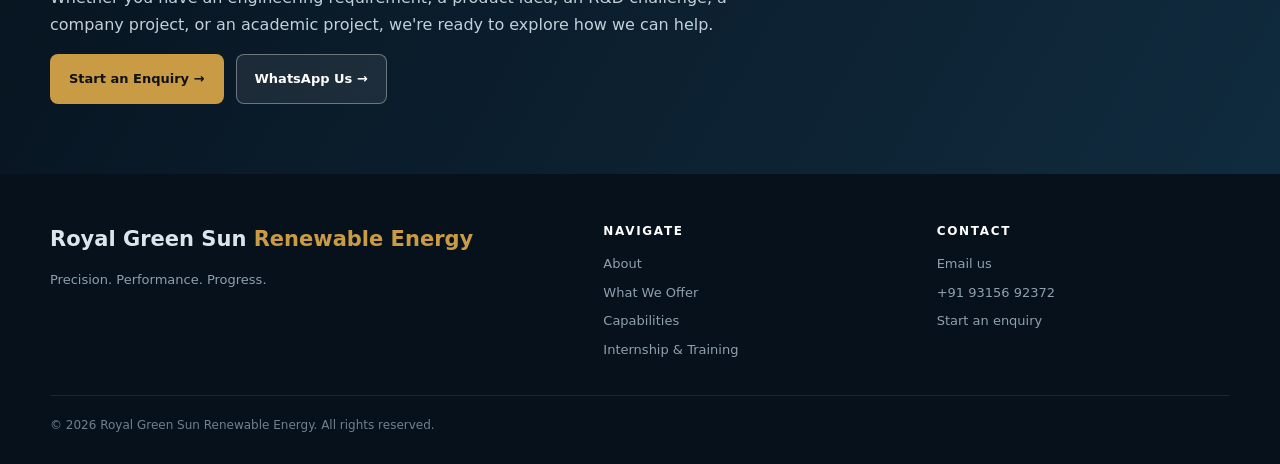
==== commit ca895cc0: "Add files via upload" ====
--- a/index.html
+++ b/index.html
@@ -1,9 +1,17 @@
-<!doctype html><html lang="en"><head><meta charset="utf-8"><meta name="viewport" content="width=device-width,initial-scale=1"><title>Royal Green Sun | Precision. Performance. Progress.</title><meta name="description" content="Royal Green Sun Renewable Energy — engineering, design, simulation, aerospace, product development and renewable energy solutions."><link rel="stylesheet" href="assets/styles.css"></head><body><div class="topline"></div><nav class="nav"><div class="container navin"><a class="brand" href="index.html"><img src="assets/logo.png" alt="Royal Green Sun Renewable Energy"></a><button class="menu" aria-label="Menu">☰</button><div class="links"><a class="active" href="index.html">Home</a><a href="about.html">About</a><a href="what-we-offer.html">What We Offer</a><a href="capabilities.html">Capabilities</a><a href="internship-training.html">Internship &amp; Training</a><a href="insights.html">Insights</a><a href="contact.html">Contact</a></div></div></nav>
-<header class="hero"><div class="hero-orbit"></div><div class="container"><div class="eyebrow">Royal Green Sun Renewable Energy</div><h1>Precision.<span>Performance. Progress.</span></h1><p>Engineering solutions shaped by design, analysis and innovation.</p><div class="actions"><a class="btn primary" href="capabilities.html">Our Capabilities →</a><a class="btn secondary" href="about.html">Discover Royal Green Sun →</a></div></div></header>
-<section class="section"><div class="container"><div class="section-head"><div><div class="kicker">Engineering Across Disciplines</div><h2>Design. Simulate. Analyse. Develop.</h2></div><p>Our work spans multiple engineering disciplines, bringing together design, analysis, technology and innovation.</p></div><div class="grid grid4"><a class="card" href="capabilities.html"><div class="num">01</div><h3>Design</h3><p>Turning concepts and requirements into precise, functional engineering designs.</p><div class="tagrow"><span class="tag">3D CAD</span><span class="tag">Assemblies</span><span class="tag">Drawings</span></div></a><a class="card" href="capabilities.html"><div class="num">02</div><h3>Simulation</h3><p>Using computational analysis to understand performance, identify constraints and refine designs.</p><div class="tagrow"><span class="tag">CFD</span><span class="tag">FEA</span><span class="tag">Thermal</span></div></a><a class="card" href="capabilities.html"><div class="num">03</div><h3>Aerospace</h3><p>Engineering solutions for aerial systems, combining aerodynamic, structural and design considerations.</p><div class="tagrow"><span class="tag">UAV</span><span class="tag">Aerodynamics</span><span class="tag">Airframes</span></div></a><a class="card" href="capabilities.html"><div class="num">04</div><h3>Energy</h3><p>Engineering solutions focused on efficient, sustainable and technology-driven energy systems.</p><div class="tagrow"><span class="tag">Solar</span><span class="tag">System Design</span></div></a></div></div></section>
-<section class="section alt"><div class="container"><div class="section-head"><div><div class="kicker">Our Approach</div><h2>From Concept to Engineered Solution</h2></div><p>Every solution begins with understanding the problem. We combine engineering design, computational analysis and iterative development to move ideas toward practical implementation.</p></div><div class="steps"><div class="step"><div class="circle">01</div><h3>UNDERSTAND</h3><p>Requirements, constraints and objectives are defined.</p></div><div class="step"><div class="circle">02</div><h3>DESIGN</h3><p>Concepts are developed through CAD, modelling and engineering principles.</p></div><div class="step"><div class="circle">03</div><h3>ANALYSE</h3><p>Designs are evaluated using simulation, FEA, CFD, thermal analysis and calculations.</p></div><div class="step"><div class="circle">04</div><h3>REFINE</h3><p>Results guide optimisation and refinement toward a practical solution.</p></div></div></div></section>
-<section class="section dark"><div class="container split"><div><div class="kicker">Engineering Technologies</div><h2>Tools, methods and technologies supporting our approach to modern engineering.</h2><div class="software"><span>SOLIDWORKS</span><span>Autodesk Fusion 360</span><span>AutoCAD</span><span>CATIA</span><span>Creo</span><span>ANSYS</span><span>SpaceCAD</span><span>Abaqus</span></div></div><div class="visual bg-cfd" aria-label="CFD and engineering simulation visual"></div></div></section>
-<section class="section"><div class="container split"><div><div class="kicker">Engineering With Purpose</div><h2>Technical thinking. Practical problem-solving.</h2><p>We combine technical thinking, creative problem-solving and modern engineering tools to develop solutions built around real-world requirements.</p><div class="feature-list"><div class="feature"><div class="feature-dot">P</div><div><b>PRECISION</b><p>Attention to detail from concept development through analysis and refinement.</p></div></div><div class="feature"><div class="feature-dot">I</div><div><b>INNOVATION</b><p>Exploring new approaches, technologies and ideas to solve engineering challenges.</p></div></div><div class="feature"><div class="feature-dot">A</div><div><b>ANALYSIS</b><p>Using calculations, simulation and computational methods to understand and improve designs.</p></div></div><div class="feature"><div class="feature-dot">P</div><div><b>PRACTICALITY</b><p>Focusing on solutions that are technically sound, efficient and applicable beyond the screen.</p></div></div></div></div><div class="visual bg-fea" aria-label="FEA and engineering analysis visual"></div></div></section>
-<section class="section alt"><div class="container"><div class="section-head"><div><div class="kicker">Students &amp; Learning</div><h2>Learn. Build. Engineer.</h2></div><p>Industry-oriented internships, practical training and engineering project support for students looking to turn academic knowledge into hands-on experience.</p></div><div class="grid grid3"><div class="card"><h3>Internships</h3><p>Structured internship programs across CAD, simulation, aerospace, UAV, space and renewable-energy design.</p><a class="btn" href="internship-training.html" style="margin-top:20px;background:#eef4f7">Explore Internships →</a></div><div class="card"><h3>College Projects</h3><p>Project development and technical support for B.Tech Aerospace and Aeronautical Engineering students.</p><a class="btn" href="internship-training.html" style="margin-top:20px;background:#eef4f7">Explore Projects →</a></div><div class="card"><h3>Training</h3><p>Practical exposure to engineering software, modelling, simulation and technical workflows.</p><a class="btn" href="internship-training.html" style="margin-top:20px;background:#eef4f7">View Training →</a></div></div></div></section>
-<section class="cta"><div class="container cta-box"><div><h2>Let's build something together.</h2><p>Whether you have an engineering requirement, a product idea, an R&amp;D challenge, a company project, or an academic project, we're ready to explore how we can help.</p></div><div class="actions"><a class="btn primary" href="contact.html">Start an Enquiry →</a><a class="btn secondary" target="_blank" rel="noopener" href="https://wa.me/919315692372?text=Hello%20Royal%20Green%20Sun%2C%20I%20would%20like%20to%20enquire%20about%20your%20engineering%20services.">WhatsApp Us →</a></div></div></section>
-<footer class="footer"><div class="container footer-grid"><div><img src="assets/logo.png" alt="Royal Green Sun"><p>Precision. Performance. Progress.</p></div><div><h4>Navigate</h4><a href="index.html">Home</a><a href="about.html">About</a><a href="what-we-offer.html">What We Offer</a><a href="capabilities.html">Capabilities</a></div><div><h4>Connect</h4><a href="internship-training.html">Internship &amp; Training</a><a href="insights.html">Insights</a><a href="contact.html">Contact</a><a href="tel:+919315692372">+91 93156 92372</a></div></div><div class="container copy">© 2026 Royal Green Sun Renewable Energy. All rights reserved.</div></footer><a class="wa" target="_blank" rel="noopener" aria-label="WhatsApp" href="https://wa.me/919315692372?text=Hello%20Royal%20Green%20Sun%2C%20I%20would%20like%20to%20enquire%20about%20your%20engineering%20services.">◔</a><script src="assets/script.js"></script></body></html>
+<!doctype html><html lang="en"><head><meta charset="utf-8"><meta name="viewport" content="width=device-width,initial-scale=1"><title>Royal Green Sun Renewable Energy | Engineering & Technology</title><meta name="description" content="Royal Green Sun Renewable Energy — engineering design, simulation, aerospace & UAV, product development, renewable energy, internships and technical project support."><link rel="stylesheet" href="styles.css"></head><body>
+<header class="site-header"><div class="container nav"><a class="brand" href="index.html">Royal Green Sun <span>Renewable Energy</span></a><button class="menu-btn" aria-label="Open menu">☰</button><nav class="nav-links"><a class="active" href="index.html">Home</a><a href="about.html">About</a><a href="what-we-offer.html">What We Offer</a><a href="capabilities.html">Capabilities</a><a href="internship-training.html">Internship & Training</a><a href="insights.html">Insights</a><a href="contact.html">Contact</a></nav></div></header>
+<main>
+<section class="hero"><div class="hero-bg"></div><div class="container hero-inner"><div class="eyebrow">Engineering • Technology • Energy</div><h1>Precision. <em>Performance.</em> Progress.</h1><p>Engineering solutions shaped by design, analysis and innovation — across mechanical systems, simulation, aerospace & UAV, product development and renewable energy.</p><div class="actions"><a class="btn btn-primary" href="capabilities.html">Our Capabilities →</a><a class="btn btn-light" href="about.html">Discover Royal Green Sun →</a></div></div></section>
+<section class="section"><div class="container"><div class="section-head"><div><div class="kicker">Engineering across disciplines</div><h2>Ideas become engineered solutions.</h2></div><p>Our work brings together design, computational analysis, technology and sustainable thinking to address diverse engineering requirements.</p></div><div class="grid grid-4">
+<article class="card"><img class="card-img" src="assets/jet-engine.jpg" alt="Jet engine engineering visual"><div class="card-body"><span class="number">01 — DESIGN</span><h3>Mechanical Design & CAD</h3><p>Turning concepts and requirements into precise, functional engineering designs.</p></div></article>
+<article class="card"><img class="card-img" src="assets/cfd-aero.jpg" alt="Aerodynamic CFD visual"><div class="card-body"><span class="number">02 — SIMULATION</span><h3>CFD & FEA / CAE</h3><p>Using computational analysis to understand performance, constraints and design behaviour.</p></div></article>
+<article class="card"><img class="card-img" src="assets/aerospace-drone.jpg" alt="UAV engineering visual"><div class="card-body"><span class="number">03 — AEROSPACE</span><h3>Aerospace & UAV</h3><p>Engineering aerial systems through aerodynamic, structural and design considerations.</p></div></article>
+<article class="card"><img class="card-img" src="assets/engineering-energy.jpg" alt="Renewable energy and engineering visual"><div class="card-body"><span class="number">04 — ENERGY</span><h3>Renewable Energy</h3><p>Technology-driven solutions focused on efficient, sustainable energy systems.</p></div></article>
+</div></div></section>
+<section class="section alt"><div class="container"><div class="section-head"><div><div class="kicker">Our approach</div><h2>From concept to engineered solution.</h2></div><p>Every solution begins with understanding the problem. We combine engineering design, computational analysis and iterative development to move ideas toward practical implementation.</p></div><div class="steps"><div class="step"><span class="num">01 — UNDERSTAND</span><h3>Define the requirement</h3><p>Requirements, constraints and objectives are clarified.</p></div><div class="step"><span class="num">02 — DESIGN</span><h3>Develop the concept</h3><p>Concepts are developed through CAD, modelling and engineering principles.</p></div><div class="step"><span class="num">03 — ANALYSE</span><h3>Evaluate performance</h3><p>Simulation, FEA, CFD, thermal analysis and engineering calculations guide decisions.</p></div><div class="step"><span class="num">04 — REFINE</span><h3>Improve the solution</h3><p>Results guide optimisation and refinement toward practical implementation.</p></div></div></div></section>
+<section class="section"><div class="container feature"><div class="feature-copy"><div class="kicker">Engineering technologies</div><h2>Modern tools. Engineering fundamentals.</h2><p>We use established CAD, simulation and engineering platforms to support design, analysis and development work.</p><div class="tech-strip"><span class="tech">SOLIDWORKS</span><span class="tech">Autodesk Fusion 360</span><span class="tech">AutoCAD</span><span class="tech">CATIA</span><span class="tech">Creo</span><span class="tech">ANSYS</span><span class="tech">SpaceCAD</span><span class="tech">Abaqus</span></div></div><div class="feature-media"><img src="assets/engineering-energy.jpg" alt="Engineering technology showcase"></div></div></section>
+<section class="dark-band"><div class="container feature"><div class="feature-media"><img src="assets/fea-component.png" alt="Structural FEA analysis visual"></div><div class="feature-copy"><div class="kicker">Engineering with purpose</div><h2>Built around real requirements.</h2><p>We combine technical thinking, creative problem-solving and modern engineering tools to develop solutions built around real-world requirements.</p><ul class="list"><li>Precision — attention to detail from concept through refinement.</li><li>Innovation — exploring new approaches, technologies and ideas.</li><li>Analysis — using calculations and simulation to understand performance.</li><li>Practicality — focusing on solutions that work beyond the screen.</li></ul></div></div></section>
+<section class="section alt"><div class="container feature reverse"><div class="feature-copy"><div class="kicker">Internships & college projects</div><h2>Learn. Build. Engineer.</h2><p>Industry-oriented internships, practical training and engineering project support for students looking to turn academic knowledge into hands-on experience.</p><div class="pill-row"><span class="pill">Mechanical Design</span><span class="pill">CAD</span><span class="pill">CFD</span><span class="pill">FEA</span><span class="pill">Aerospace & UAV</span><span class="pill">Renewable Energy</span><span class="pill">Product Development</span></div><div class="actions" style="margin-top:25px"><a class="btn btn-primary" href="internship-training.html">Explore Internships & Projects →</a></div></div><div class="feature-media"><img src="assets/aerospace-drone.jpg" alt="Aerospace project visual"></div></div></section>
+<section class="section"><div class="container feature"><div class="feature-copy"><div class="kicker">About Royal Green Sun</div><h2>Engineered for what's next.</h2><p>Royal Green Sun Renewable Energy is an engineering and technology company focused on design, simulation, product development, renewable energy and research-driven engineering solutions.</p><p>We bring together engineering fundamentals, modern design tools and computational analysis to develop practical solutions across different technical challenges.</p><div class="actions" style="margin-top:24px"><a class="btn btn-primary" href="about.html">Discover Royal Green Sun →</a></div></div><div class="feature-media"><img src="assets/jet-engine.jpg" alt="Advanced engineering visual"></div></div></section>
+<section class="cta"><div class="container"><div class="kicker">Start a conversation</div><h2>Let's build something together.</h2><p>Whether you have an engineering requirement, a product idea, an R&D challenge, a company project, or an academic project, we're ready to explore how we can help.</p><div class="actions"><a class="btn btn-primary" href="contact.html">Start an Enquiry →</a><a class="btn btn-light" href="https://wa.me/919315692372?text=Hello%20Royal%20Green%20Sun%2C%20I%20would%20like%20to%20enquire%20about%20your%20engineering%20services.">WhatsApp Us →</a></div></div></section>
+</main><a class="whatsapp" href="https://wa.me/919315692372?text=Hello%20Royal%20Green%20Sun%2C%20I%20would%20like%20to%20enquire%20about%20your%20engineering%20services." aria-label="WhatsApp">⌕</a><footer><div class="container"><div class="footer-grid"><div><div class="footer-brand">Royal Green Sun <span>Renewable Energy</span></div><p>Precision. Performance. Progress.</p></div><div><h4>Navigate</h4><div class="footer-links"><a href="about.html">About</a><a href="what-we-offer.html">What We Offer</a><a href="capabilities.html">Capabilities</a><a href="internship-training.html">Internship & Training</a></div></div><div><h4>Contact</h4><div class="footer-links"><a href="mailto:royal.green.sun.renewable.energy@gmail.com">Email us</a><a href="tel:+919315692372">+91 93156 92372</a><a href="contact.html">Start an enquiry</a></div></div></div><div class="copyright">© <span data-year></span> Royal Green Sun Renewable Energy. All rights reserved.</div></div></footer><script src="script.js"></script></body></html>
--- a/styles.css
+++ b/styles.css
@@ -0,0 +1,4 @@
+:root{--navy:#07131f;--navy2:#0c1d2d;--ink:#12202d;--muted:#607080;--line:#dfe6ec;--gold:#c99b45;--blue:#287aa7;--white:#fff;--soft:#f5f8fa;--max:1180px;--shadow:0 18px 50px rgba(8,24,38,.10)}
+*{box-sizing:border-box}html{scroll-behavior:smooth}body{margin:0;font-family:Inter,ui-sans-serif,system-ui,-apple-system,BlinkMacSystemFont,"Segoe UI",sans-serif;color:var(--ink);background:#fff;line-height:1.65}a{color:inherit;text-decoration:none}img{max-width:100%;display:block}.container{width:min(var(--max),calc(100% - 40px));margin:auto}.site-header{position:sticky;top:0;z-index:100;background:rgba(255,255,255,.94);backdrop-filter:blur(14px);border-bottom:1px solid rgba(18,32,45,.08)}.nav{min-height:76px;display:flex;align-items:center;justify-content:space-between;gap:24px}.brand{font-weight:800;letter-spacing:-.035em;font-size:20px;white-space:nowrap}.brand span{color:var(--gold)}.nav-links{display:flex;align-items:center;gap:5px}.nav-links a{padding:10px 12px;border-radius:8px;font-size:13px;font-weight:650;color:#334452}.nav-links a:hover,.nav-links a.active{background:#eef3f6;color:var(--navy)}.menu-btn{display:none;border:0;background:none;font-size:28px}.hero{position:relative;min-height:680px;display:flex;align-items:center;overflow:hidden;background:var(--navy);color:#fff}.hero-bg{position:absolute;inset:0;background-image:linear-gradient(90deg,rgba(4,15,25,.94) 0%,rgba(4,15,25,.78) 42%,rgba(4,15,25,.22) 100%),url('assets/aerospace-drone.jpg');background-size:cover;background-position:center}.hero-inner{position:relative;z-index:2;padding:110px 0 100px}.eyebrow{font-size:12px;letter-spacing:.20em;text-transform:uppercase;color:#d6e0e7;font-weight:800;margin-bottom:18px}.hero h1{font-size:clamp(48px,7vw,82px);line-height:.98;letter-spacing:-.055em;max-width:800px;margin:0 0 25px}.hero h1 em{font-style:normal;color:#e2b65c}.hero p{max-width:650px;font-size:18px;color:#d9e2e9;margin:0 0 34px}.actions{display:flex;gap:12px;flex-wrap:wrap}.btn{display:inline-flex;align-items:center;justify-content:center;gap:8px;padding:13px 18px;border-radius:8px;font-weight:750;font-size:13px;border:1px solid transparent;transition:.2s}.btn-primary{background:var(--gold);color:#111}.btn-primary:hover{transform:translateY(-2px);background:#d7aa56}.btn-light{background:rgba(255,255,255,.08);border-color:rgba(255,255,255,.35);color:#fff}.btn-light:hover{background:#fff;color:var(--navy)}.section{padding:92px 0}.section.alt{background:var(--soft)}.section-head{display:flex;justify-content:space-between;gap:40px;align-items:end;margin-bottom:42px}.kicker{font-size:11px;letter-spacing:.18em;font-weight:850;color:var(--blue);text-transform:uppercase}.section h2{font-size:clamp(34px,4vw,52px);letter-spacing:-.045em;line-height:1.05;margin:8px 0 12px}.section-head p{max-width:560px;color:var(--muted);margin:0}.grid{display:grid;gap:22px}.grid-4{grid-template-columns:repeat(4,1fr)}.grid-3{grid-template-columns:repeat(3,1fr)}.grid-2{grid-template-columns:repeat(2,1fr)}.card{background:#fff;border:1px solid var(--line);border-radius:18px;overflow:hidden;box-shadow:0 8px 25px rgba(15,32,48,.05)}.card-body{padding:26px}.card h3{margin:8px 0 10px;font-size:20px;letter-spacing:-.025em}.card p{color:var(--muted);font-size:14px;margin:0}.number{font-size:12px;letter-spacing:.16em;color:var(--gold);font-weight:850}.card-img{height:220px;object-fit:cover;width:100%}.feature{display:grid;grid-template-columns:1.05fr .95fr;gap:58px;align-items:center}.feature.reverse{grid-template-columns:.95fr 1.05fr}.feature.reverse .feature-copy{order:2}.feature.reverse .feature-media{order:1}.feature-media{border-radius:22px;overflow:hidden;box-shadow:var(--shadow);background:#0b1723}.feature-media img{width:100%;height:100%;min-height:410px;object-fit:cover}.feature-copy h2{font-size:clamp(36px,4.2vw,56px);line-height:1.03;letter-spacing:-.05em;margin:10px 0 18px}.feature-copy p{color:var(--muted);font-size:16px}.pill-row{display:flex;flex-wrap:wrap;gap:8px;margin-top:22px}.pill{border:1px solid var(--line);padding:8px 11px;border-radius:999px;font-size:12px;font-weight:700;background:#fff}.steps{display:grid;grid-template-columns:repeat(4,1fr);gap:0;border-top:1px solid var(--line)}.step{padding:30px 22px;border-right:1px solid var(--line);position:relative}.step:last-child{border-right:0}.step .num{font-size:12px;color:var(--gold);font-weight:900;letter-spacing:.15em}.step h3{margin:12px 0 8px;font-size:18px}.step p{font-size:13px;color:var(--muted);margin:0}.tech-strip{display:flex;flex-wrap:wrap;gap:10px}.tech{padding:12px 15px;border:1px solid var(--line);border-radius:10px;background:#fff;font-size:12px;font-weight:800;color:#324553}.dark-band{background:var(--navy);color:#fff;padding:86px 0}.dark-band p{color:#b9c6cf}.dark-band .kicker{color:#8ec5e2}.dark-band .btn-light{background:rgba(255,255,255,.07)}.quote{font-size:clamp(25px,3.5vw,44px);line-height:1.15;letter-spacing:-.035em;max-width:900px}.list{display:grid;gap:12px;margin:22px 0 0;padding:0;list-style:none}.list li{padding-left:23px;position:relative;font-size:14px;color:#526472}.list li:before{content:'→';position:absolute;left:0;color:var(--gold);font-weight:900}.page-hero{background:var(--navy);color:#fff;padding:120px 0 90px;position:relative;overflow:hidden}.page-hero:after{content:"";position:absolute;width:520px;height:520px;border:1px solid rgba(201,155,69,.22);border-radius:50%;right:-190px;top:-230px}.page-hero h1{font-size:clamp(46px,6vw,76px);line-height:1;letter-spacing:-.055em;margin:10px 0 18px}.page-hero p{max-width:720px;color:#cbd7df;font-size:17px}.offer{display:grid;grid-template-columns:90px 1fr 300px;gap:30px;align-items:center;padding:28px 0;border-top:1px solid var(--line)}.offer:last-child{border-bottom:1px solid var(--line)}.offer-num{font-size:13px;letter-spacing:.16em;color:var(--gold);font-weight:900}.offer h3{margin:0 0 7px;font-size:22px}.offer p{margin:0;color:var(--muted);font-size:14px}.offer img{height:150px;width:100%;object-fit:cover;border-radius:14px}.cap-grid{display:grid;grid-template-columns:repeat(2,1fr);gap:22px}.cap{border:1px solid var(--line);border-radius:18px;padding:30px;background:#fff}.cap h3{margin:0 0 12px;font-size:23px}.cap p{color:var(--muted);font-size:14px}.cap .list{margin-top:16px}.form-wrap{display:grid;grid-template-columns:.75fr 1.25fr;gap:55px;align-items:start}.contact-card{background:var(--navy);color:#fff;border-radius:22px;padding:32px}.contact-card p{color:#bdc9d2}.contact-item{padding:17px 0;border-top:1px solid rgba(255,255,255,.13)}.contact-item strong{display:block;font-size:12px;text-transform:uppercase;letter-spacing:.15em;color:#a9cfe3;margin-bottom:4px}.form{display:grid;gap:15px}.form-grid{display:grid;grid-template-columns:1fr 1fr;gap:15px}.field label{display:block;font-size:12px;font-weight:800;margin:0 0 6px;color:#344754}.field input,.field select,.field textarea{width:100%;border:1px solid #ccd7df;border-radius:9px;padding:13px 14px;font:inherit;font-size:14px;outline:none;background:#fff}.field input:focus,.field select:focus,.field textarea:focus{border-color:#6e9db6;box-shadow:0 0 0 3px rgba(40,122,167,.1)}.field textarea{min-height:150px;resize:vertical}.whatsapp{position:fixed;right:20px;bottom:20px;z-index:90;background:#16a34a;color:#fff;width:54px;height:54px;border-radius:50%;display:grid;place-items:center;font-size:25px;box-shadow:0 10px 28px rgba(0,0,0,.2)}footer{background:#06111b;color:#dce5eb;padding:48px 0 28px}.footer-grid{display:grid;grid-template-columns:1.4fr .8fr .8fr;gap:40px}.footer-brand{font-size:21px;font-weight:800}.footer-brand span{color:var(--gold)}footer p,footer a{color:#8fa0ad;font-size:13px}footer h4{font-size:12px;text-transform:uppercase;letter-spacing:.14em;color:#fff;margin:0 0 12px}.footer-links{display:grid;gap:7px}.copyright{border-top:1px solid rgba(255,255,255,.09);margin-top:35px;padding-top:20px;font-size:12px;color:#70818d}.insight-card{padding:28px}.tag{display:inline-block;font-size:10px;font-weight:850;letter-spacing:.12em;text-transform:uppercase;color:var(--blue);margin-bottom:8px}.cta{padding:70px 0;background:linear-gradient(120deg,#07131f,#102b3e);color:#fff}.cta h2{font-size:clamp(34px,5vw,58px);letter-spacing:-.05em;margin:0 0 12px}.cta p{color:#c3d0d9;max-width:720px}.small{font-size:12px;color:var(--muted)}
+@media(max-width:900px){.nav-links{display:none;position:absolute;top:76px;left:0;right:0;background:#fff;padding:12px 20px 18px;border-bottom:1px solid var(--line);flex-direction:column;align-items:stretch}.nav-links.open{display:flex}.nav-links a{padding:12px}.menu-btn{display:block}.grid-4{grid-template-columns:repeat(2,1fr)}.feature,.feature.reverse{grid-template-columns:1fr;gap:32px}.feature.reverse .feature-copy,.feature.reverse .feature-media{order:initial}.steps{grid-template-columns:1fr 1fr}.step:nth-child(2){border-right:0}.step:nth-child(-n+2){border-bottom:1px solid var(--line)}.offer{grid-template-columns:60px 1fr}.offer img{display:none}.form-wrap{grid-template-columns:1fr}.footer-grid{grid-template-columns:1fr 1fr}}
+@media(max-width:620px){.container{width:min(var(--max),calc(100% - 28px))}.nav{min-height:68px}.brand{font-size:16px}.hero{min-height:650px}.hero-inner{padding:85px 0}.hero h1{font-size:49px}.hero p{font-size:16px}.section{padding:68px 0}.section-head{display:block}.grid-4,.grid-3,.grid-2,.cap-grid{grid-template-columns:1fr}.steps{grid-template-columns:1fr}.step{border-right:0!important;border-bottom:1px solid var(--line)}.step:last-child{border-bottom:0}.page-hero{padding:85px 0 70px}.page-hero h1{font-size:48px}.form-grid{grid-template-columns:1fr}.footer-grid{grid-template-columns:1fr}.feature-media img{min-height:300px}.offer{grid-template-columns:50px 1fr}.whatsapp{right:14px;bottom:14px}}
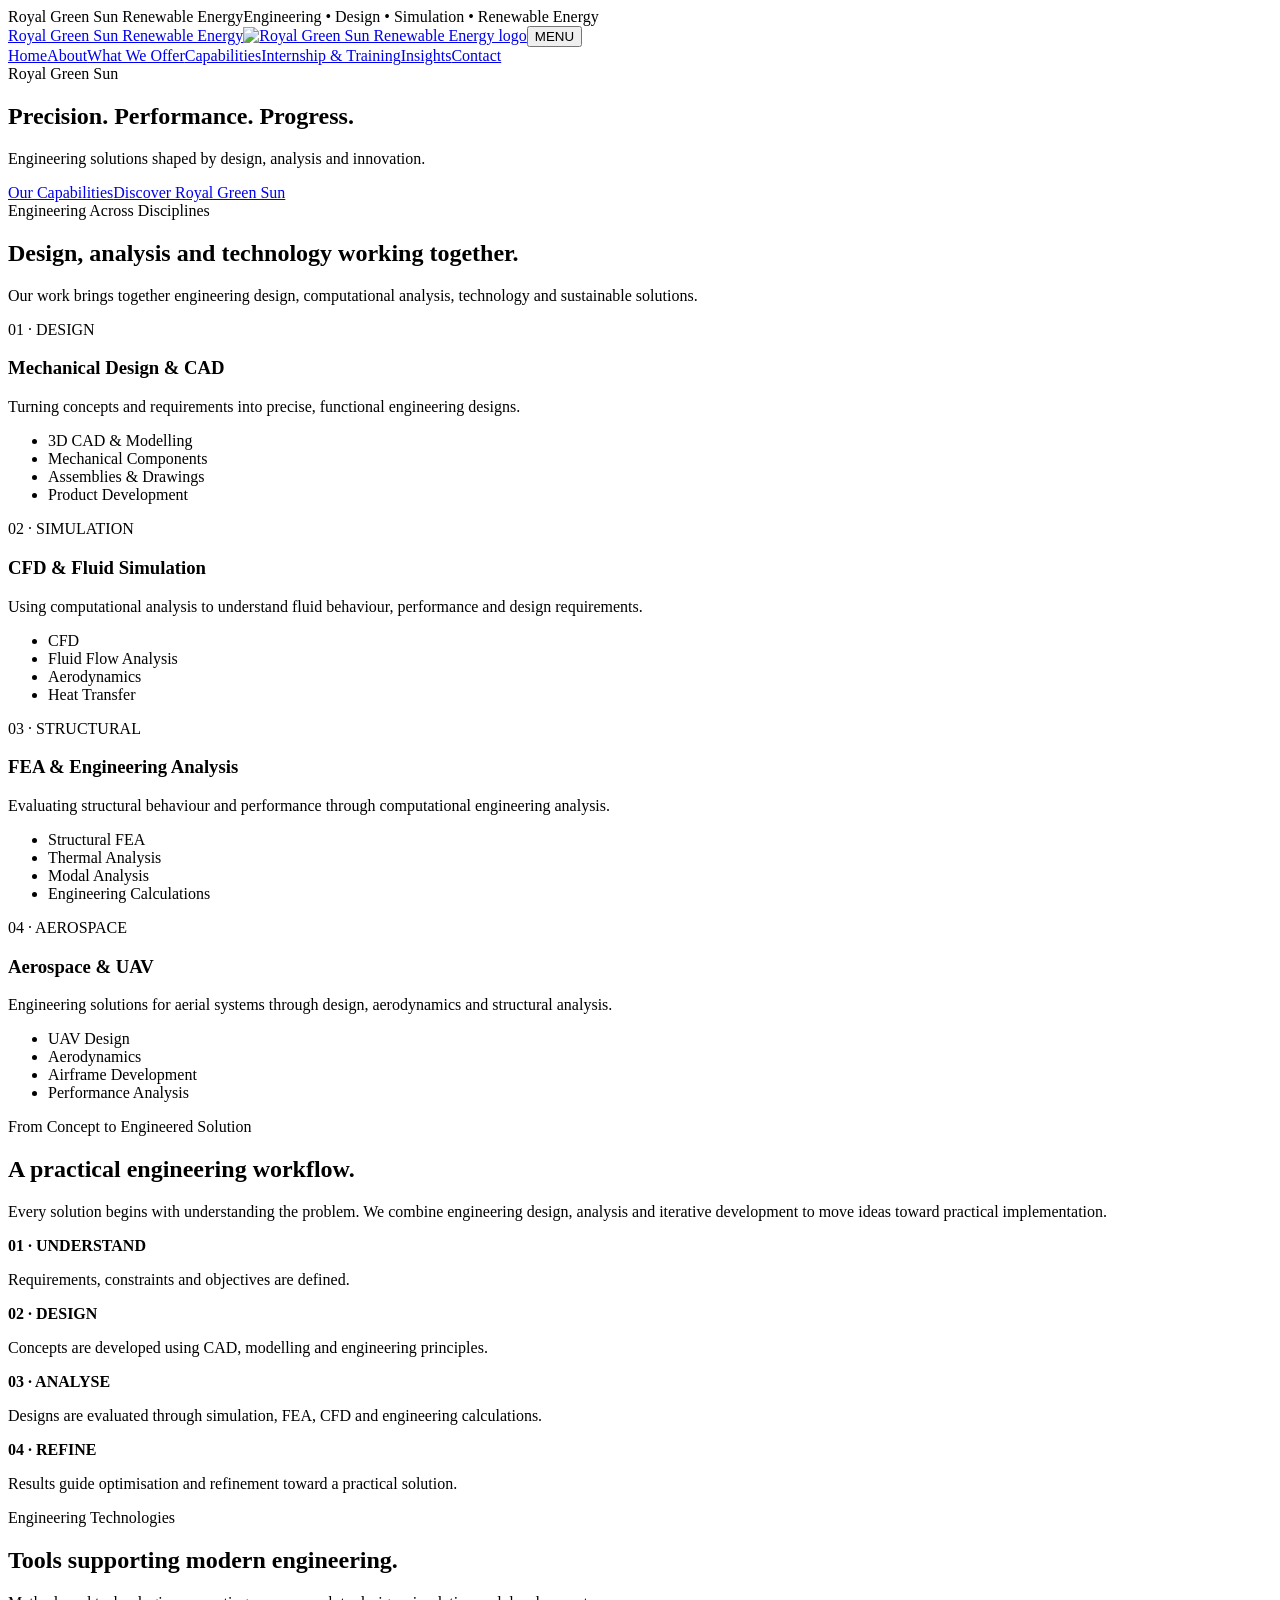
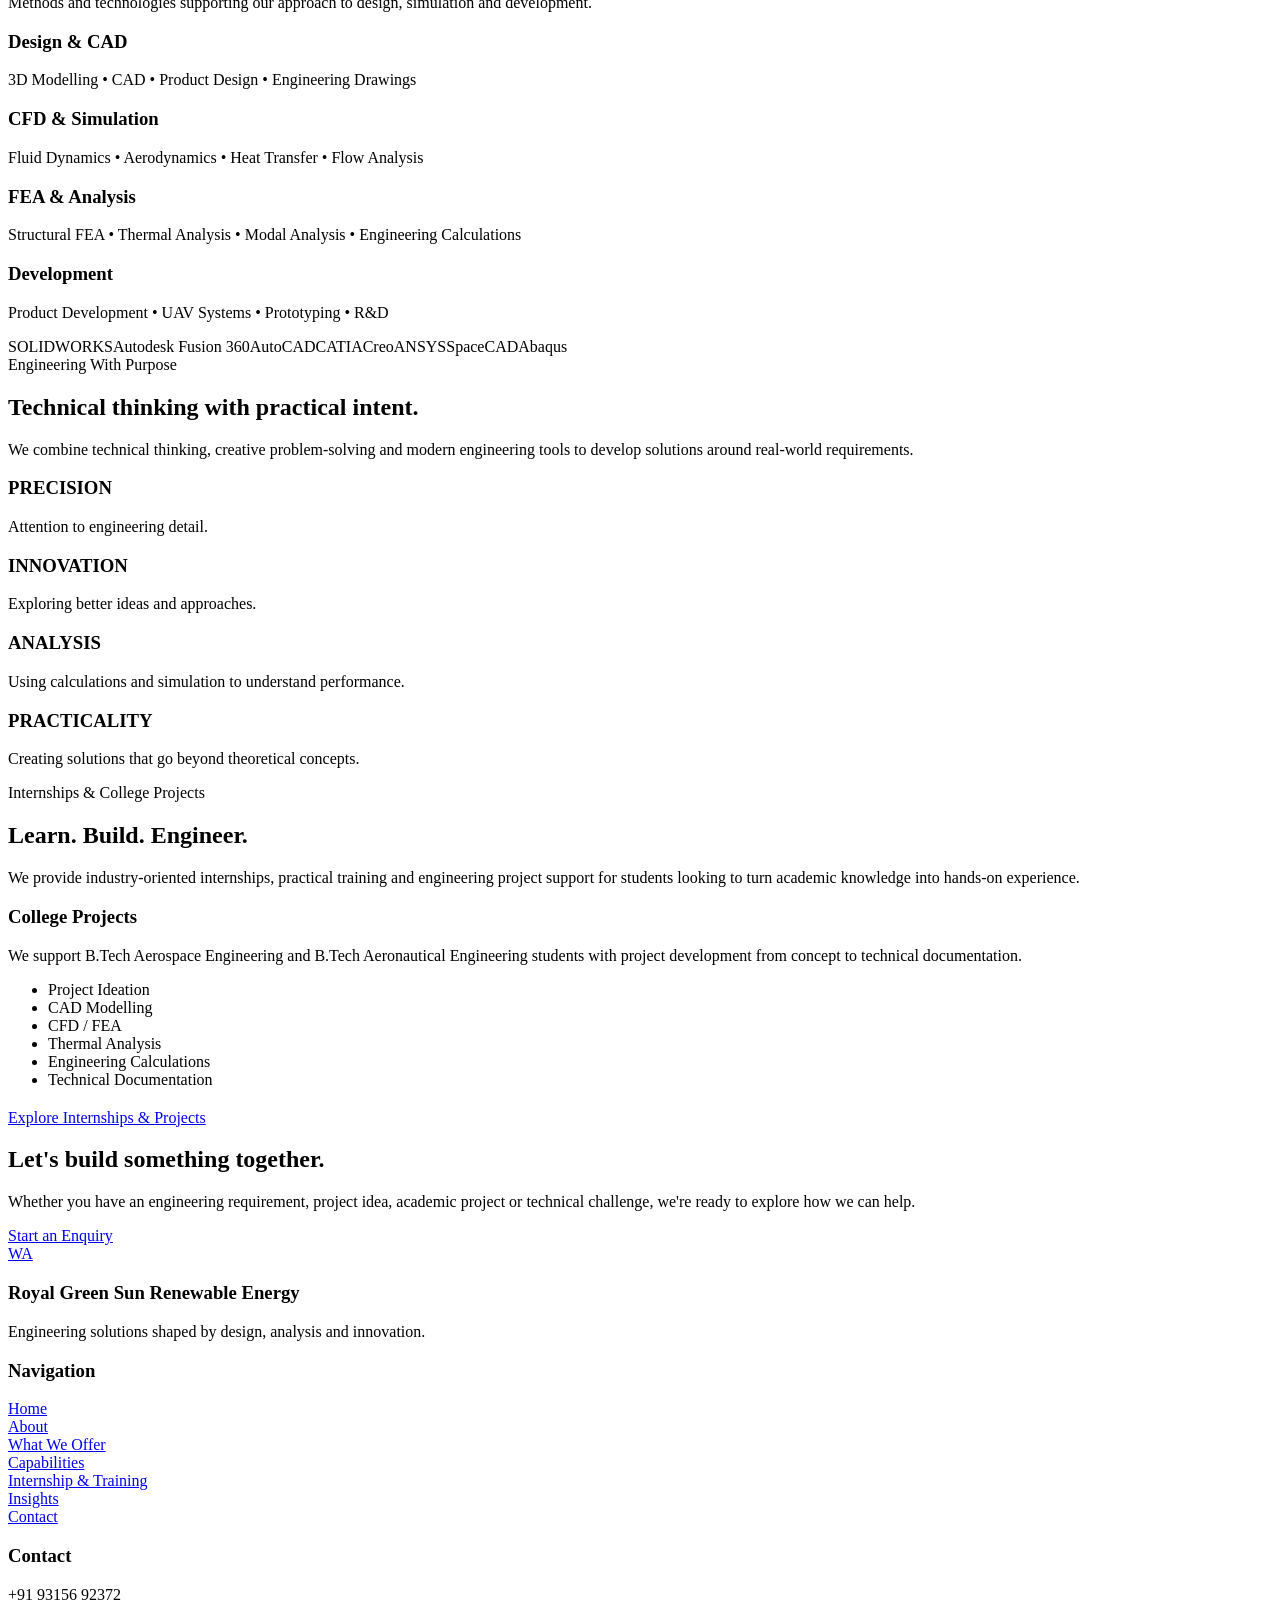
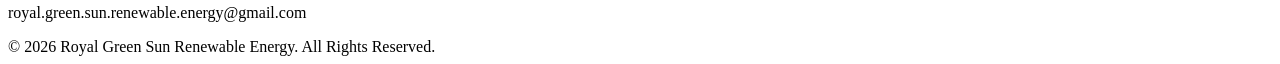
==== commit 6eb7c475: "Add files via upload" ====
--- a/index.html
+++ b/index.html
@@ -1,17 +1,12 @@
-<!doctype html><html lang="en"><head><meta charset="utf-8"><meta name="viewport" content="width=device-width,initial-scale=1"><title>Royal Green Sun Renewable Energy | Engineering & Technology</title><meta name="description" content="Royal Green Sun Renewable Energy — engineering design, simulation, aerospace & UAV, product development, renewable energy, internships and technical project support."><link rel="stylesheet" href="styles.css"></head><body>
-<header class="site-header"><div class="container nav"><a class="brand" href="index.html">Royal Green Sun <span>Renewable Energy</span></a><button class="menu-btn" aria-label="Open menu">☰</button><nav class="nav-links"><a class="active" href="index.html">Home</a><a href="about.html">About</a><a href="what-we-offer.html">What We Offer</a><a href="capabilities.html">Capabilities</a><a href="internship-training.html">Internship & Training</a><a href="insights.html">Insights</a><a href="contact.html">Contact</a></nav></div></header>
-<main>
-<section class="hero"><div class="hero-bg"></div><div class="container hero-inner"><div class="eyebrow">Engineering • Technology • Energy</div><h1>Precision. <em>Performance.</em> Progress.</h1><p>Engineering solutions shaped by design, analysis and innovation — across mechanical systems, simulation, aerospace & UAV, product development and renewable energy.</p><div class="actions"><a class="btn btn-primary" href="capabilities.html">Our Capabilities →</a><a class="btn btn-light" href="about.html">Discover Royal Green Sun →</a></div></div></section>
-<section class="section"><div class="container"><div class="section-head"><div><div class="kicker">Engineering across disciplines</div><h2>Ideas become engineered solutions.</h2></div><p>Our work brings together design, computational analysis, technology and sustainable thinking to address diverse engineering requirements.</p></div><div class="grid grid-4">
-<article class="card"><img class="card-img" src="assets/jet-engine.jpg" alt="Jet engine engineering visual"><div class="card-body"><span class="number">01 — DESIGN</span><h3>Mechanical Design & CAD</h3><p>Turning concepts and requirements into precise, functional engineering designs.</p></div></article>
-<article class="card"><img class="card-img" src="assets/cfd-aero.jpg" alt="Aerodynamic CFD visual"><div class="card-body"><span class="number">02 — SIMULATION</span><h3>CFD & FEA / CAE</h3><p>Using computational analysis to understand performance, constraints and design behaviour.</p></div></article>
-<article class="card"><img class="card-img" src="assets/aerospace-drone.jpg" alt="UAV engineering visual"><div class="card-body"><span class="number">03 — AEROSPACE</span><h3>Aerospace & UAV</h3><p>Engineering aerial systems through aerodynamic, structural and design considerations.</p></div></article>
-<article class="card"><img class="card-img" src="assets/engineering-energy.jpg" alt="Renewable energy and engineering visual"><div class="card-body"><span class="number">04 — ENERGY</span><h3>Renewable Energy</h3><p>Technology-driven solutions focused on efficient, sustainable energy systems.</p></div></article>
-</div></div></section>
-<section class="section alt"><div class="container"><div class="section-head"><div><div class="kicker">Our approach</div><h2>From concept to engineered solution.</h2></div><p>Every solution begins with understanding the problem. We combine engineering design, computational analysis and iterative development to move ideas toward practical implementation.</p></div><div class="steps"><div class="step"><span class="num">01 — UNDERSTAND</span><h3>Define the requirement</h3><p>Requirements, constraints and objectives are clarified.</p></div><div class="step"><span class="num">02 — DESIGN</span><h3>Develop the concept</h3><p>Concepts are developed through CAD, modelling and engineering principles.</p></div><div class="step"><span class="num">03 — ANALYSE</span><h3>Evaluate performance</h3><p>Simulation, FEA, CFD, thermal analysis and engineering calculations guide decisions.</p></div><div class="step"><span class="num">04 — REFINE</span><h3>Improve the solution</h3><p>Results guide optimisation and refinement toward practical implementation.</p></div></div></div></section>
-<section class="section"><div class="container feature"><div class="feature-copy"><div class="kicker">Engineering technologies</div><h2>Modern tools. Engineering fundamentals.</h2><p>We use established CAD, simulation and engineering platforms to support design, analysis and development work.</p><div class="tech-strip"><span class="tech">SOLIDWORKS</span><span class="tech">Autodesk Fusion 360</span><span class="tech">AutoCAD</span><span class="tech">CATIA</span><span class="tech">Creo</span><span class="tech">ANSYS</span><span class="tech">SpaceCAD</span><span class="tech">Abaqus</span></div></div><div class="feature-media"><img src="assets/engineering-energy.jpg" alt="Engineering technology showcase"></div></div></section>
-<section class="dark-band"><div class="container feature"><div class="feature-media"><img src="assets/fea-component.png" alt="Structural FEA analysis visual"></div><div class="feature-copy"><div class="kicker">Engineering with purpose</div><h2>Built around real requirements.</h2><p>We combine technical thinking, creative problem-solving and modern engineering tools to develop solutions built around real-world requirements.</p><ul class="list"><li>Precision — attention to detail from concept through refinement.</li><li>Innovation — exploring new approaches, technologies and ideas.</li><li>Analysis — using calculations and simulation to understand performance.</li><li>Practicality — focusing on solutions that work beyond the screen.</li></ul></div></div></section>
-<section class="section alt"><div class="container feature reverse"><div class="feature-copy"><div class="kicker">Internships & college projects</div><h2>Learn. Build. Engineer.</h2><p>Industry-oriented internships, practical training and engineering project support for students looking to turn academic knowledge into hands-on experience.</p><div class="pill-row"><span class="pill">Mechanical Design</span><span class="pill">CAD</span><span class="pill">CFD</span><span class="pill">FEA</span><span class="pill">Aerospace & UAV</span><span class="pill">Renewable Energy</span><span class="pill">Product Development</span></div><div class="actions" style="margin-top:25px"><a class="btn btn-primary" href="internship-training.html">Explore Internships & Projects →</a></div></div><div class="feature-media"><img src="assets/aerospace-drone.jpg" alt="Aerospace project visual"></div></div></section>
-<section class="section"><div class="container feature"><div class="feature-copy"><div class="kicker">About Royal Green Sun</div><h2>Engineered for what's next.</h2><p>Royal Green Sun Renewable Energy is an engineering and technology company focused on design, simulation, product development, renewable energy and research-driven engineering solutions.</p><p>We bring together engineering fundamentals, modern design tools and computational analysis to develop practical solutions across different technical challenges.</p><div class="actions" style="margin-top:24px"><a class="btn btn-primary" href="about.html">Discover Royal Green Sun →</a></div></div><div class="feature-media"><img src="assets/jet-engine.jpg" alt="Advanced engineering visual"></div></div></section>
-<section class="cta"><div class="container"><div class="kicker">Start a conversation</div><h2>Let's build something together.</h2><p>Whether you have an engineering requirement, a product idea, an R&D challenge, a company project, or an academic project, we're ready to explore how we can help.</p><div class="actions"><a class="btn btn-primary" href="contact.html">Start an Enquiry →</a><a class="btn btn-light" href="https://wa.me/919315692372?text=Hello%20Royal%20Green%20Sun%2C%20I%20would%20like%20to%20enquire%20about%20your%20engineering%20services.">WhatsApp Us →</a></div></div></section>
-</main><a class="whatsapp" href="https://wa.me/919315692372?text=Hello%20Royal%20Green%20Sun%2C%20I%20would%20like%20to%20enquire%20about%20your%20engineering%20services." aria-label="WhatsApp">⌕</a><footer><div class="container"><div class="footer-grid"><div><div class="footer-brand">Royal Green Sun <span>Renewable Energy</span></div><p>Precision. Performance. Progress.</p></div><div><h4>Navigate</h4><div class="footer-links"><a href="about.html">About</a><a href="what-we-offer.html">What We Offer</a><a href="capabilities.html">Capabilities</a><a href="internship-training.html">Internship & Training</a></div></div><div><h4>Contact</h4><div class="footer-links"><a href="mailto:royal.green.sun.renewable.energy@gmail.com">Email us</a><a href="tel:+919315692372">+91 93156 92372</a><a href="contact.html">Start an enquiry</a></div></div></div><div class="copyright">© <span data-year></span> Royal Green Sun Renewable Energy. All rights reserved.</div></div></footer><script src="script.js"></script></body></html>
+<!doctype html><html lang="en"><head><meta charset="utf-8"><meta name="viewport" content="width=device-width,initial-scale=1"><title>Royal Green Sun Renewable Energy | Engineering & Technology</title><meta name="description" content="Royal Green Sun Renewable Energy — engineering design, CFD, FEA, aerospace, UAV, product development and renewable energy solutions."><link rel="stylesheet" href="assets/styles.css"></head><body>
+<div class="topbar"><div class="inner"><span class="company">Royal Green Sun Renewable Energy</span><span class="status">Engineering • Design • Simulation • Renewable Energy</span></div></div>
+<header class="header"><nav class="nav"><a class="brand" href="index.html"><span class="brand-text">Royal Green Sun Renewable Energy</span><img src="assets/logo.png" alt="Royal Green Sun Renewable Energy logo"></a><button class="menu" aria-label="Open menu">MENU</button><div class="links"><a class="active" href="index.html">Home</a><a href="about.html">About</a><a href="what-we-offer.html">What We Offer</a><a href="capabilities.html">Capabilities</a><a href="internship-training.html">Internship & Training</a><a href="insights.html">Insights</a><a href="contact.html">Contact</a></div></nav></header>
+<main><section class="hero"><div class="hero-inner"><div class="eyebrow">Royal Green Sun</div><h1>Precision. Performance. Progress.</h1><p>Engineering solutions shaped by design, analysis and innovation.</p><div class="buttons"><a class="btn btn-primary" href="capabilities.html">Our Capabilities</a><a class="btn btn-outline" href="about.html">Discover Royal Green Sun</a></div></div></section>
+<section class="section"><div class="container"><div class="section-head"><div class="kicker">Engineering Across Disciplines</div><h2 class="section-title">Design, analysis and technology working together.</h2><p>Our work brings together engineering design, computational analysis, technology and sustainable solutions.</p></div><div class="grid"><article class="card"><span class="number">01 · DESIGN</span><h3>Mechanical Design & CAD</h3><p>Turning concepts and requirements into precise, functional engineering designs.</p><ul class="list"><li>3D CAD & Modelling</li><li>Mechanical Components</li><li>Assemblies & Drawings</li><li>Product Development</li></ul></article><article class="card"><span class="number">02 · SIMULATION</span><h3>CFD & Fluid Simulation</h3><p>Using computational analysis to understand fluid behaviour, performance and design requirements.</p><ul class="list"><li>CFD</li><li>Fluid Flow Analysis</li><li>Aerodynamics</li><li>Heat Transfer</li></ul></article><article class="card"><span class="number">03 · STRUCTURAL</span><h3>FEA & Engineering Analysis</h3><p>Evaluating structural behaviour and performance through computational engineering analysis.</p><ul class="list"><li>Structural FEA</li><li>Thermal Analysis</li><li>Modal Analysis</li><li>Engineering Calculations</li></ul></article><article class="card"><span class="number">04 · AEROSPACE</span><h3>Aerospace & UAV</h3><p>Engineering solutions for aerial systems through design, aerodynamics and structural analysis.</p><ul class="list"><li>UAV Design</li><li>Aerodynamics</li><li>Airframe Development</li><li>Performance Analysis</li></ul></article></div></div></section>
+<section class="section cream"><div class="container"><div class="section-head"><div class="kicker">From Concept to Engineered Solution</div><h2 class="section-title">A practical engineering workflow.</h2><p>Every solution begins with understanding the problem. We combine engineering design, analysis and iterative development to move ideas toward practical implementation.</p></div><div class="workflow"><div class="step"><strong>01 · UNDERSTAND</strong><p>Requirements, constraints and objectives are defined.</p></div><div class="step"><strong>02 · DESIGN</strong><p>Concepts are developed using CAD, modelling and engineering principles.</p></div><div class="step"><strong>03 · ANALYSE</strong><p>Designs are evaluated through simulation, FEA, CFD and engineering calculations.</p></div><div class="step"><strong>04 · REFINE</strong><p>Results guide optimisation and refinement toward a practical solution.</p></div></div></div></section>
+<section class="section"><div class="container"><div class="section-head"><div class="kicker">Engineering Technologies</div><h2 class="section-title">Tools supporting modern engineering.</h2><p>Methods and technologies supporting our approach to design, simulation and development.</p></div><div class="tech-grid"><div class="tech-box"><h3>Design & CAD</h3><p class="small">3D Modelling • CAD • Product Design • Engineering Drawings</p></div><div class="tech-box"><h3>CFD & Simulation</h3><p class="small">Fluid Dynamics • Aerodynamics • Heat Transfer • Flow Analysis</p></div><div class="tech-box"><h3>FEA & Analysis</h3><p class="small">Structural FEA • Thermal Analysis • Modal Analysis • Engineering Calculations</p></div><div class="tech-box"><h3>Development</h3><p class="small">Product Development • UAV Systems • Prototyping • R&D</p></div></div><div class="software"><span>SOLIDWORKS</span><span>Autodesk Fusion 360</span><span>AutoCAD</span><span>CATIA</span><span>Creo</span><span>ANSYS</span><span>SpaceCAD</span><span>Abaqus</span></div></div></section>
+<section class="section cream"><div class="container"><div class="section-head"><div class="kicker">Engineering With Purpose</div><h2 class="section-title">Technical thinking with practical intent.</h2><p>We combine technical thinking, creative problem-solving and modern engineering tools to develop solutions around real-world requirements.</p></div><div class="pillars"><div class="pillar"><h3>PRECISION</h3><p>Attention to engineering detail.</p></div><div class="pillar"><h3>INNOVATION</h3><p>Exploring better ideas and approaches.</p></div><div class="pillar"><h3>ANALYSIS</h3><p>Using calculations and simulation to understand performance.</p></div><div class="pillar"><h3>PRACTICALITY</h3><p>Creating solutions that go beyond theoretical concepts.</p></div></div></div></section>
+<section class="section"><div class="container"><div class="section-head"><div class="kicker">Internships & College Projects</div><h2 class="section-title">Learn. Build. Engineer.</h2><p>We provide industry-oriented internships, practical training and engineering project support for students looking to turn academic knowledge into hands-on experience.</p></div><div class="card"><h3>College Projects</h3><p>We support B.Tech Aerospace Engineering and B.Tech Aeronautical Engineering students with project development from concept to technical documentation.</p><ul class="list"><li>Project Ideation</li><li>CAD Modelling</li><li>CFD / FEA</li><li>Thermal Analysis</li><li>Engineering Calculations</li><li>Technical Documentation</li></ul><div class="buttons" style="margin-top:20px"><a class="btn btn-primary" href="internship-training.html">Explore Internships & Projects</a></div></div></div></section>
+<section class="cta"><div class="cta-inner"><div><h2>Let's build something together.</h2><p>Whether you have an engineering requirement, project idea, academic project or technical challenge, we're ready to explore how we can help.</p></div><a class="btn btn-primary" href="contact.html">Start an Enquiry</a></div></section></main>
+<a class="whatsapp" href="https://wa.me/919315692372?text=Hello%20Royal%20Green%20Sun%2C%20I%20would%20like%20to%20enquire%20about%20your%20engineering%20services." target="_blank" aria-label="WhatsApp">WA</a>
+<footer class="footer"><div class="footer-inner"><div><h3>Royal Green Sun Renewable Energy</h3><p>Engineering solutions shaped by design, analysis and innovation.</p></div><div><h3>Navigation</h3><p><a href="index.html">Home</a><br><a href="about.html">About</a><br><a href="what-we-offer.html">What We Offer</a><br><a href="capabilities.html">Capabilities</a><br><a href="internship-training.html">Internship & Training</a><br><a href="insights.html">Insights</a><br><a href="contact.html">Contact</a></p></div><div><h3>Contact</h3><p>+91 93156 92372<br>royal.green.sun.renewable.energy@gmail.com</p></div></div><div class="footer-bottom">© 2026 Royal Green Sun Renewable Energy. All Rights Reserved.</div></footer><script src="assets/script.js"></script></body></html>
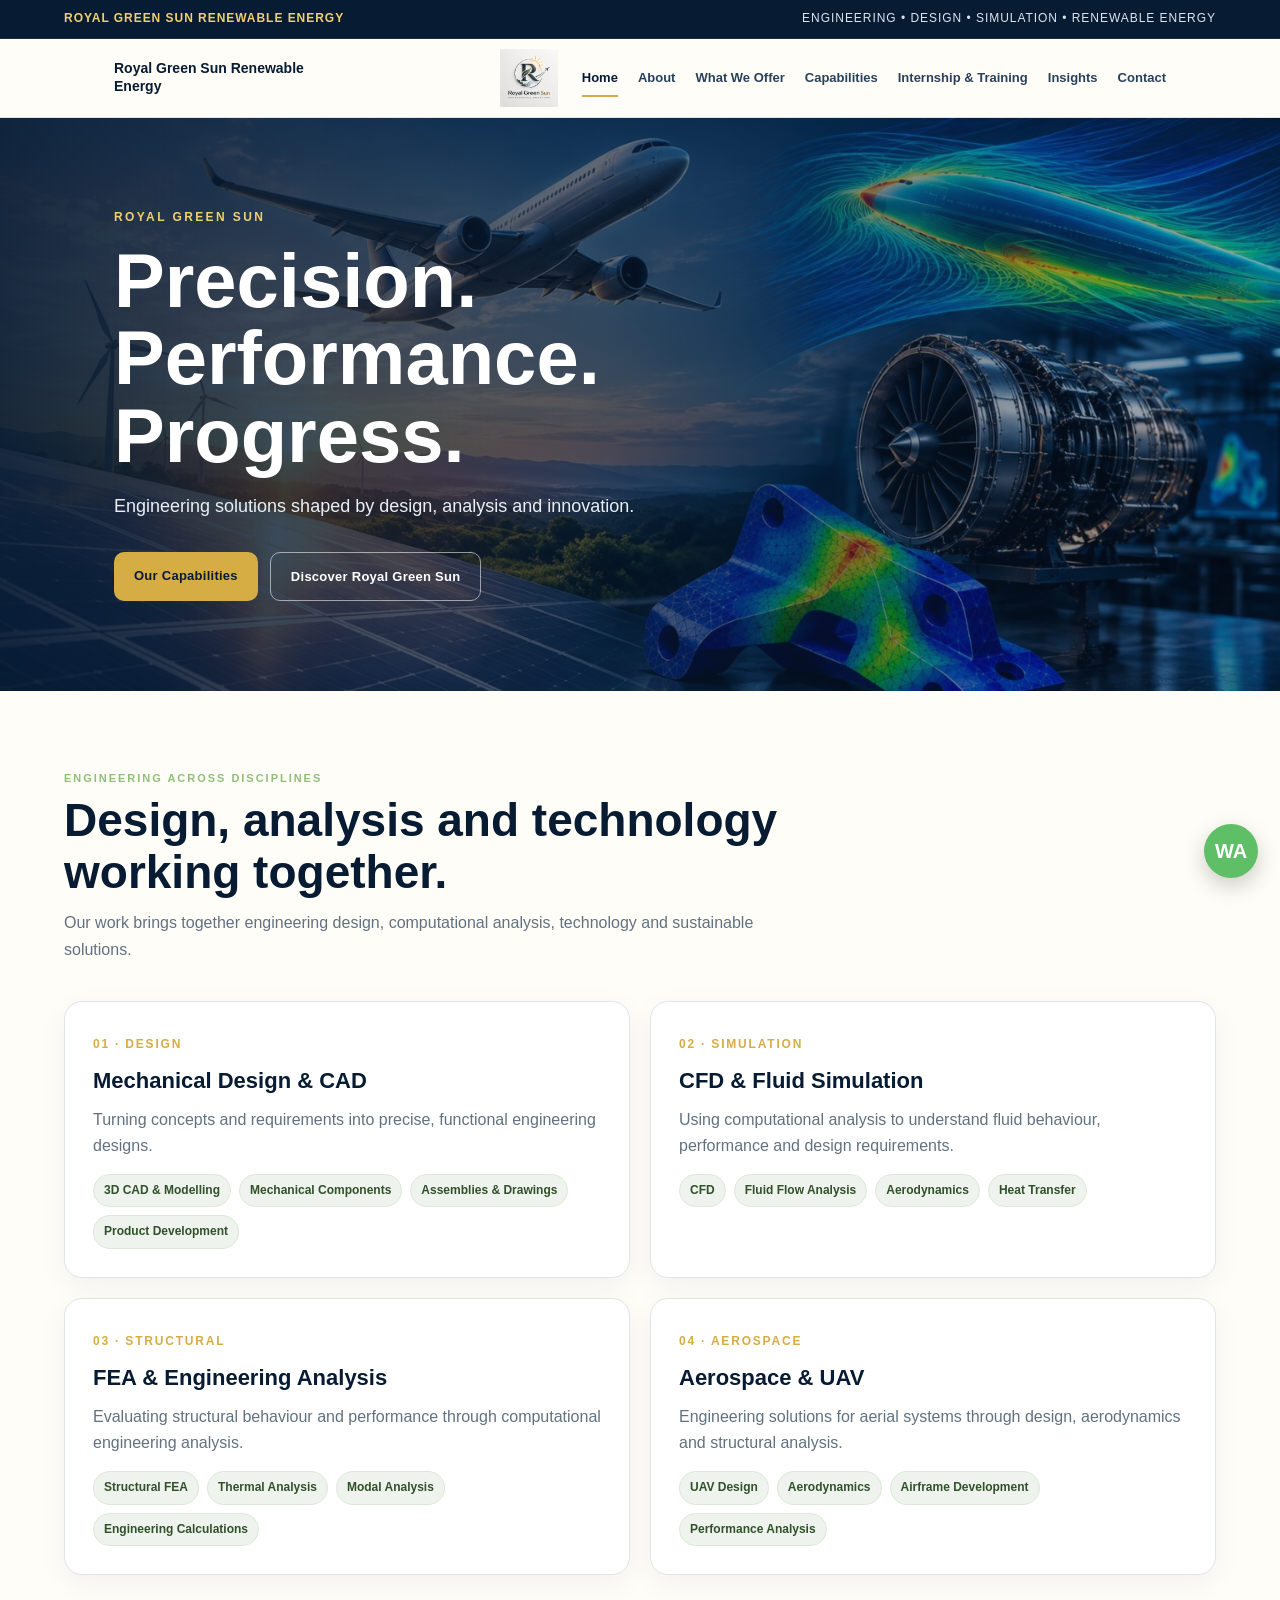
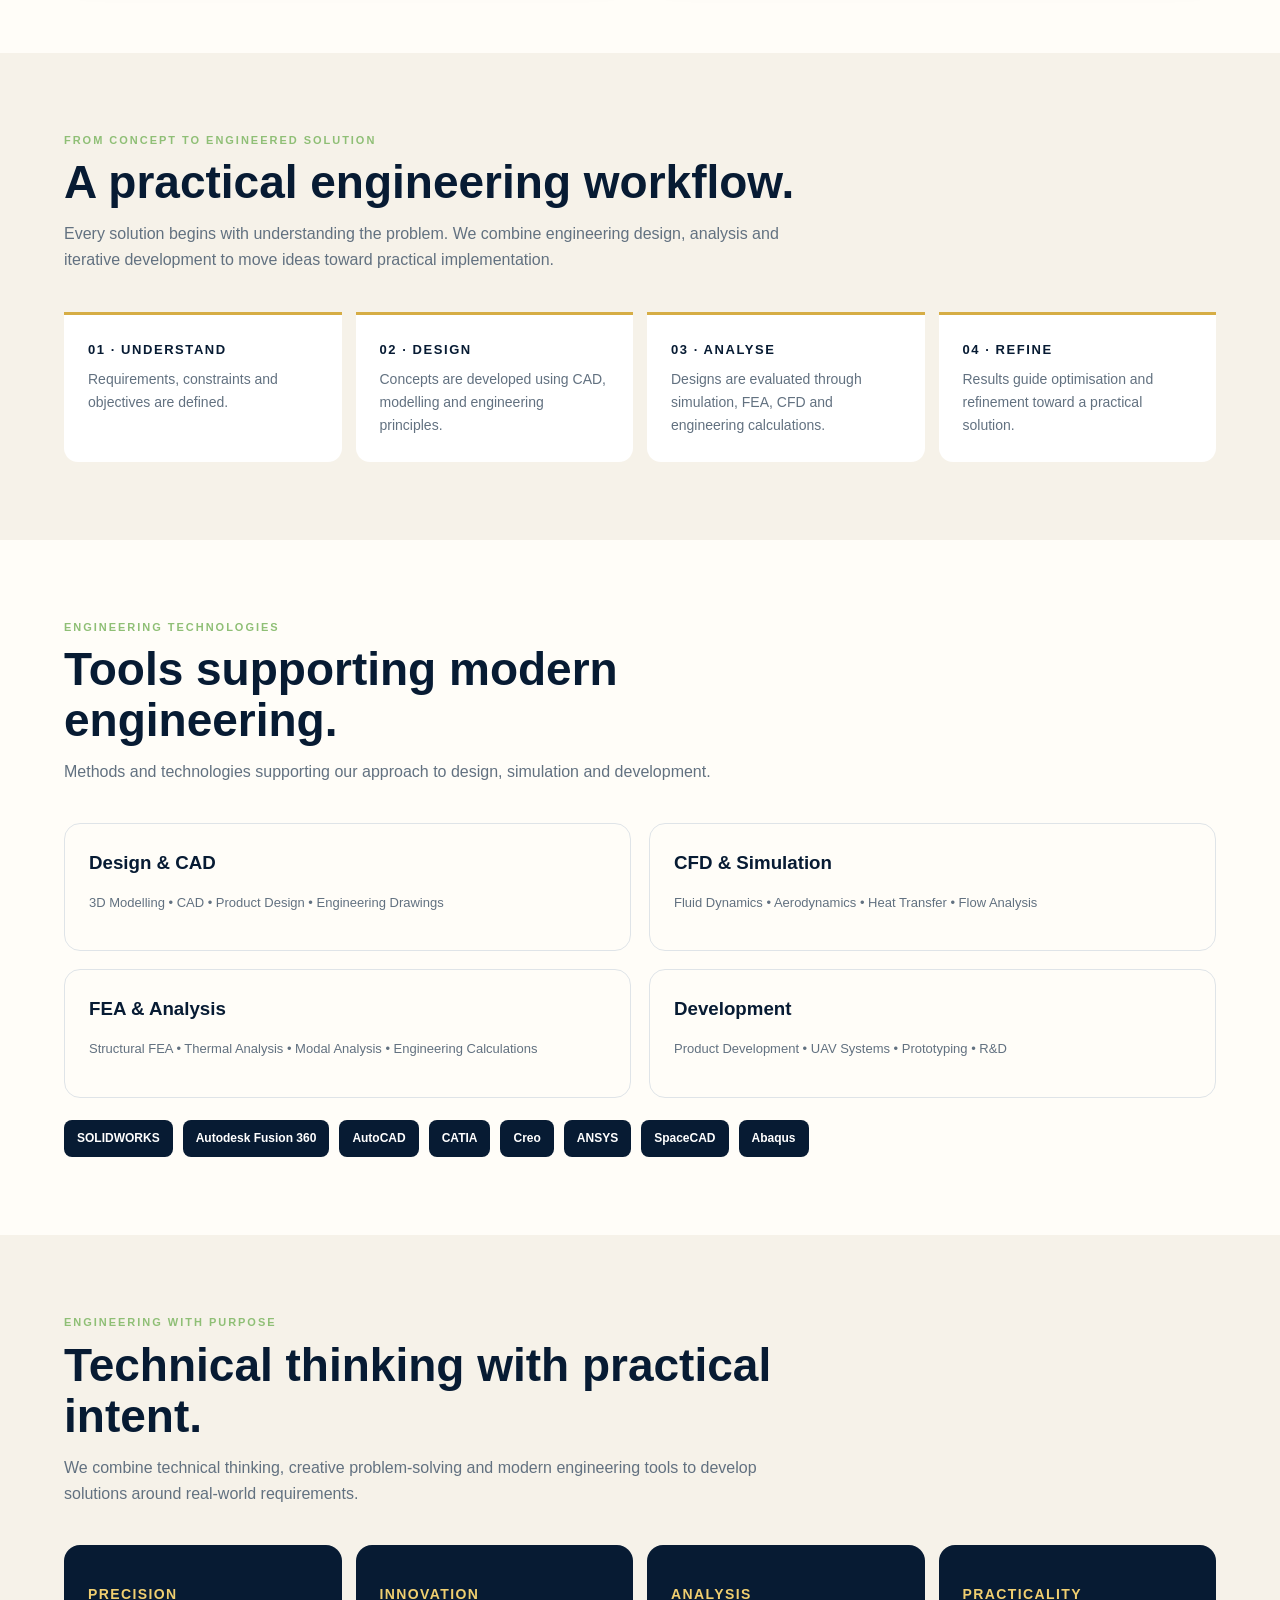
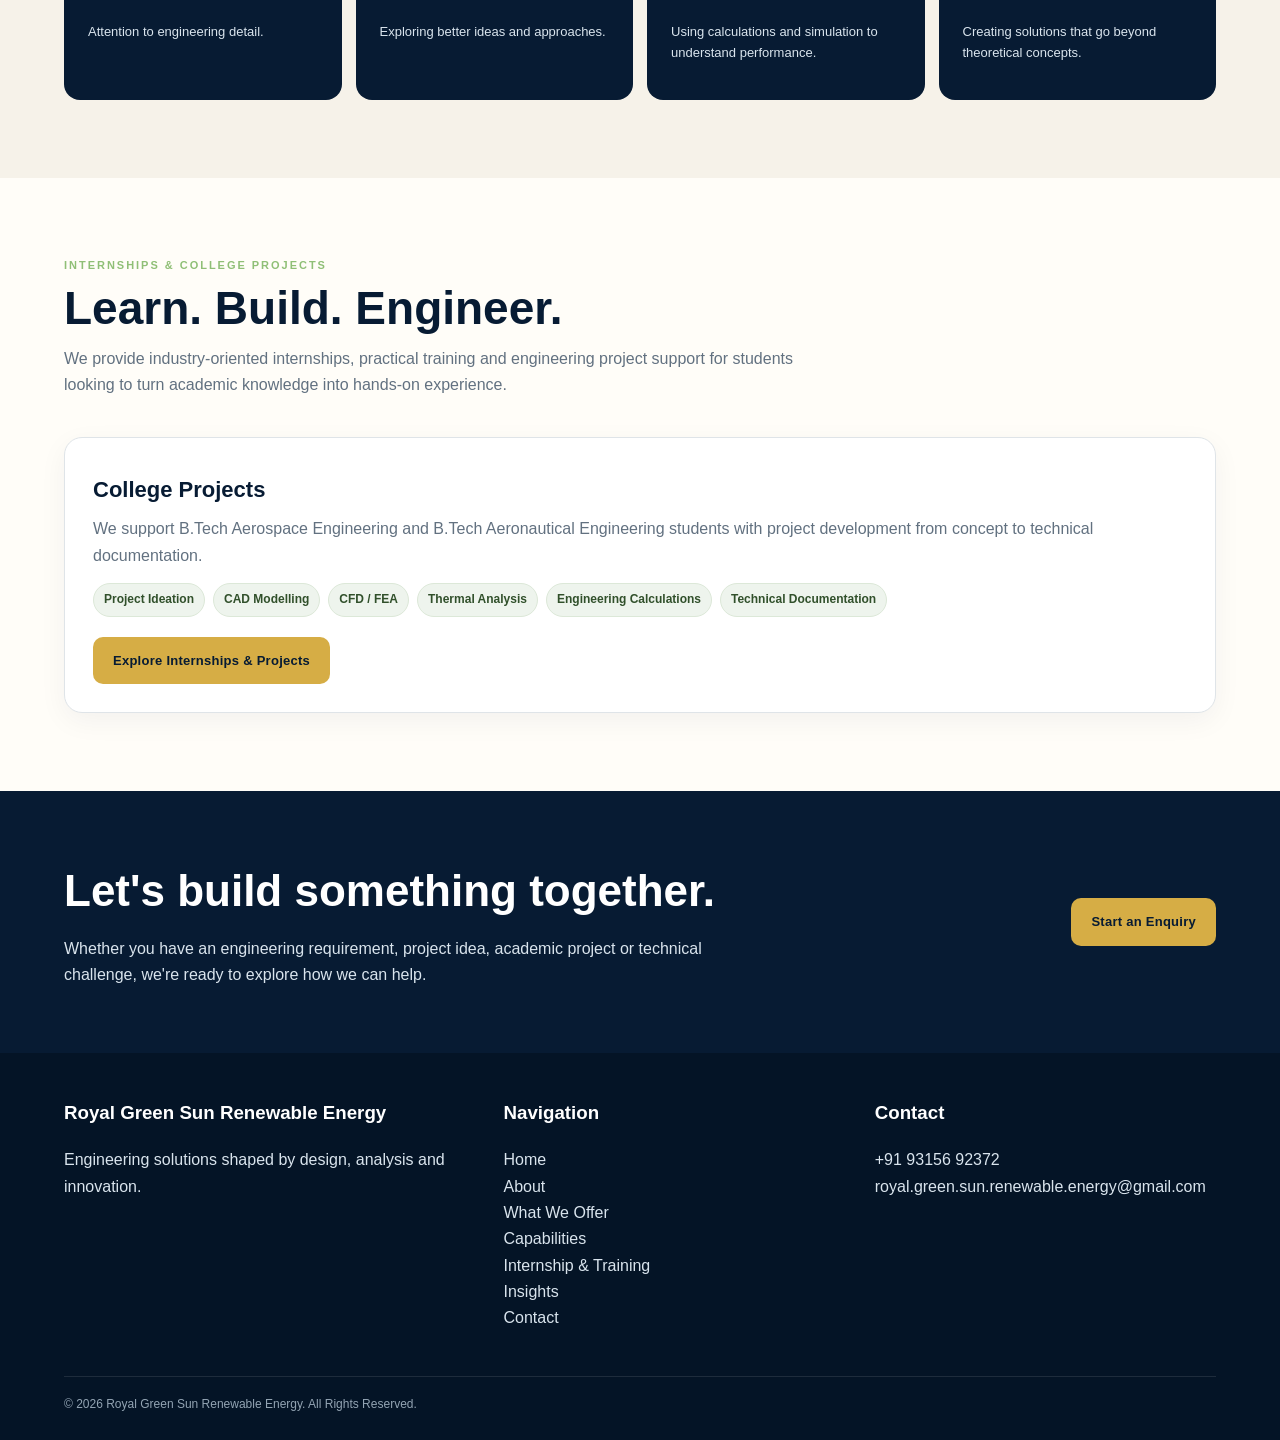
==== commit e68d2526: "Update index.html" ====
--- a/index.html
+++ b/index.html
@@ -1,4 +1,7 @@
-<!doctype html><html lang="en"><head><meta charset="utf-8"><meta name="viewport" content="width=device-width,initial-scale=1"><title>Royal Green Sun Renewable Energy | Engineering & Technology</title><meta name="description" content="Royal Green Sun Renewable Energy — engineering design, CFD, FEA, aerospace, UAV, product development and renewable energy solutions."><link rel="stylesheet" href="assets/styles.css"></head><body>
+<!doctype html><html lang="en"><head><meta charset="utf-8"><meta name="viewport" content="width=device-width,initial-scale=1"><title>Royal Green Sun Renewable Energy | Engineering & Technology</title>
+<meta name="description" content="Royal Green Sun Renewable Energy — engineering design, CFD, FEA, aerospace, UAV, product development and renewable energy solutions.">
+
+<link rel="icon" type="image/png" href="assets/logo.png"><link rel="stylesheet" href="assets/styles.css"></head><body>
 <div class="topbar"><div class="inner"><span class="company">Royal Green Sun Renewable Energy</span><span class="status">Engineering • Design • Simulation • Renewable Energy</span></div></div>
 <header class="header"><nav class="nav"><a class="brand" href="index.html"><span class="brand-text">Royal Green Sun Renewable Energy</span><img src="assets/logo.png" alt="Royal Green Sun Renewable Energy logo"></a><button class="menu" aria-label="Open menu">MENU</button><div class="links"><a class="active" href="index.html">Home</a><a href="about.html">About</a><a href="what-we-offer.html">What We Offer</a><a href="capabilities.html">Capabilities</a><a href="internship-training.html">Internship & Training</a><a href="insights.html">Insights</a><a href="contact.html">Contact</a></div></nav></header>
 <main><section class="hero"><div class="hero-inner"><div class="eyebrow">Royal Green Sun</div><h1>Precision. Performance. Progress.</h1><p>Engineering solutions shaped by design, analysis and innovation.</p><div class="buttons"><a class="btn btn-primary" href="capabilities.html">Our Capabilities</a><a class="btn btn-outline" href="about.html">Discover Royal Green Sun</a></div></div></section>
--- a/assets/styles.css
+++ b/assets/styles.css
@@ -0,0 +1 @@
+:root{--navy:#071b33;--navy2:#0d2b4d;--cream:#f6f2e9;--white:#fffdf8;--gold:#d6ad45;--gold2:#f0cf70;--green:#8fbf76;--text:#1b2a38;--muted:#627180;--line:#dfe4e8;--shadow:0 14px 40px rgba(7,27,51,.12);--radius:18px}*{box-sizing:border-box}html{scroll-behavior:smooth}body{margin:0;font-family:Inter,Arial,Helvetica,sans-serif;background:var(--white);color:var(--text);line-height:1.65}a{color:inherit;text-decoration:none}img{max-width:100%;display:block}.topbar{background:var(--navy);color:#fff;padding:9px 5%;font-size:12px;letter-spacing:.08em;text-transform:uppercase;border-bottom:1px solid rgba(255,255,255,.08)}.topbar .inner{max-width:1180px;margin:auto;display:flex;justify-content:space-between;gap:20px}.topbar .company{font-weight:700;color:var(--gold2)}.topbar .status{color:#dbe5ef}.header{position:sticky;top:0;z-index:20;background:rgba(255,253,248,.97);border-bottom:1px solid var(--line);backdrop-filter:blur(12px)}.nav{max-width:1180px;margin:auto;min-height:78px;padding:10px 5%;display:flex;align-items:center;gap:24px}.brand{display:flex;align-items:center;gap:12px;flex:1;min-width:220px}.brand img{width:58px;height:58px;object-fit:contain;order:2;margin-left:auto}.brand-text{font-weight:800;color:var(--navy);font-size:14px;line-height:1.25;max-width:230px}.links{display:flex;align-items:center;gap:20px;font-size:13px;font-weight:700;color:#29415a}.links a{padding:8px 0;position:relative}.links a:hover,.links a.active{color:var(--navy)}.links a.active:after{content:"";position:absolute;left:0;right:0;bottom:0;height:2px;background:var(--gold)}.menu{display:none;border:0;background:var(--navy);color:#fff;border-radius:10px;padding:10px 12px;font-weight:800}.hero{min-height:570px;background:linear-gradient(90deg,rgba(7,27,51,.93),rgba(7,27,51,.62),rgba(7,27,51,.35)),url('bg-hero.jpg') center/cover;display:flex;align-items:center;color:#fff}.hero-inner{max-width:1180px;width:100%;margin:auto;padding:90px 5%}.eyebrow{color:var(--gold2);font-size:12px;font-weight:800;letter-spacing:.2em;text-transform:uppercase}.hero h1{font-size:clamp(42px,6vw,76px);line-height:1.02;margin:14px 0 12px;max-width:800px}.hero h2{font-size:clamp(22px,3vw,34px);margin:0 0 18px;color:var(--gold2)}.hero p{max-width:650px;font-size:18px;color:#e9eff5;margin-bottom:30px}.buttons{display:flex;gap:12px;flex-wrap:wrap}.btn{display:inline-block;padding:13px 20px;border-radius:10px;font-weight:800;font-size:13px;letter-spacing:.02em}.btn-primary{background:var(--gold);color:var(--navy)}.btn-primary:hover{background:var(--gold2)}.btn-outline{border:1px solid rgba(255,255,255,.55);color:#fff}.btn-outline:hover{background:#fff;color:var(--navy)}.section{padding:78px 5%}.section.cream{background:var(--cream)}.container{max-width:1180px;margin:auto}.section-head{max-width:760px;margin-bottom:38px}.kicker{font-size:11px;letter-spacing:.18em;text-transform:uppercase;font-weight:800;color:var(--green)}h2.section-title{font-size:clamp(30px,4vw,46px);line-height:1.12;margin:8px 0 12px;color:var(--navy)}.section-head p{color:var(--muted);margin:0}.grid{display:grid;grid-template-columns:repeat(2,1fr);gap:20px}.card{background:#fff;border:1px solid var(--line);border-radius:var(--radius);padding:28px;box-shadow:0 8px 28px rgba(7,27,51,.05)}.card h3{margin:6px 0 8px;color:var(--navy);font-size:22px}.card p{color:var(--muted);margin:0 0 14px}.number{font-size:12px;color:var(--gold);font-weight:900;letter-spacing:.15em}.list{display:flex;flex-wrap:wrap;gap:8px;padding:0;margin:0;list-style:none}.list li{background:#eef4ed;border:1px solid #dce8d8;color:#31502b;border-radius:999px;padding:6px 10px;font-size:12px;font-weight:700}.workflow{display:grid;grid-template-columns:repeat(4,1fr);gap:14px}.step{padding:24px;border-top:3px solid var(--gold);background:#fff;border-radius:0 0 14px 14px}.step strong{display:block;color:var(--navy);font-size:13px;letter-spacing:.12em;margin-bottom:8px}.step p{margin:0;color:var(--muted);font-size:14px}.tech-grid{display:grid;grid-template-columns:repeat(2,1fr);gap:18px}.tech-box{padding:24px;border:1px solid var(--line);border-radius:16px;background:var(--white)}.tech-box h3{margin:0 0 10px;color:var(--navy)}.software{display:flex;flex-wrap:wrap;gap:10px;margin-top:22px}.software span{padding:9px 13px;background:var(--navy);color:#fff;border-radius:8px;font-size:12px;font-weight:800}.pillars{display:grid;grid-template-columns:repeat(4,1fr);gap:14px}.pillar{padding:24px;background:var(--navy);color:#fff;border-radius:16px}.pillar h3{color:var(--gold2);font-size:14px;letter-spacing:.1em}.pillar p{font-size:13px;color:#d9e4ed}.cta{background:var(--navy);color:#fff;padding:64px 5%}.cta-inner{max-width:1180px;margin:auto;display:flex;justify-content:space-between;align-items:center;gap:30px}.cta h2{margin:0 0 8px;font-size:clamp(28px,4vw,44px)}.cta p{color:#d9e4ed;margin:0;max-width:680px}.page-hero{background:var(--navy);color:#fff;padding:68px 5%}.page-hero .container{display:flex;justify-content:space-between;align-items:end;gap:30px}.page-hero h1{font-size:clamp(38px,5vw,60px);line-height:1.05;margin:8px 0}.page-hero p{max-width:650px;color:#dce7f0;margin:0}.cap-grid{display:grid;grid-template-columns:repeat(2,1fr);gap:22px}.cap-card{min-height:310px;border-radius:20px;overflow:hidden;position:relative;background-size:cover;background-position:center;display:flex;align-items:end}.cap-card.design{background-image:linear-gradient(0deg,rgba(7,27,51,.9),rgba(7,27,51,.12)),url('bg-design.jpg')}.cap-card.cfd{background-image:linear-gradient(0deg,rgba(7,27,51,.9),rgba(7,27,51,.12)),url('bg-cfd.jpg')}.cap-card.fea{background-image:linear-gradient(0deg,rgba(7,27,51,.9),rgba(7,27,51,.12)),url('bg-fea.jpg')}.cap-card.uav{background-image:linear-gradient(0deg,rgba(7,27,51,.9),rgba(7,27,51,.12)),url('bg-uav.jpg')}.cap-card.renewable{background-image:linear-gradient(0deg,rgba(7,27,51,.9),rgba(7,27,51,.12)),url('bg-renewable.jpg')}.cap-content{padding:25px;color:#fff}.cap-content h3{font-size:24px;margin:4px 0 6px;color:#fff}.cap-content p{margin:0 0 10px;color:#edf2f6}.offer-grid{display:grid;grid-template-columns:repeat(2,1fr);gap:20px}.offer-card{padding:30px;background:#fff;border:1px solid var(--line);border-radius:18px}.offer-card:last-child{grid-column:span 2}.offer-card h3{color:var(--navy);margin:6px 0 8px}.offer-card p{color:var(--muted)}.internships{display:grid;grid-template-columns:repeat(3,1fr);gap:12px}.internship{padding:16px 18px;border:1px solid var(--line);border-radius:12px;background:#fff;font-weight:800;color:var(--navy);font-size:13px}.about-block{display:grid;grid-template-columns:1.1fr .9fr;gap:36px;align-items:start}.about-box{background:var(--cream);padding:30px;border-radius:18px}.about-box h3{color:var(--navy);margin-top:0}.about-box p{color:var(--muted)}.contact-grid{display:grid;grid-template-columns:.85fr 1.15fr;gap:30px}.contact-card{padding:30px;background:var(--navy);color:#fff;border-radius:18px}.contact-card h3{color:var(--gold2)}.contact-card p{color:#dbe6ee}.contact-card a{color:#fff}.form{padding:30px;border:1px solid var(--line);border-radius:18px;background:#fff}.form-grid{display:grid;grid-template-columns:1fr 1fr;gap:16px}.field{display:flex;flex-direction:column;gap:7px}.field.full{grid-column:1/-1}.field label{font-size:12px;font-weight:800;color:var(--navy)}.field input,.field select,.field textarea{font:inherit;border:1px solid #cfd8df;border-radius:9px;padding:12px 13px;background:#fff}.field textarea{min-height:135px;resize:vertical}.whatsapp{position:fixed;right:22px;bottom:22px;z-index:30;width:54px;height:54px;border-radius:50%;background:#5fbf66;color:#fff;display:grid;place-items:center;box-shadow:0 8px 22px rgba(0,0,0,.2);font-weight:900;font-size:20px}.footer{background:#041426;color:#d9e4ed;padding:45px 5% 25px}.footer-inner{max-width:1180px;margin:auto;display:grid;grid-template-columns:1.2fr 1fr 1fr;gap:30px}.footer h3{color:#fff;margin-top:0}.footer a:hover{color:var(--gold2)}.footer-bottom{max-width:1180px;margin:28px auto 0;padding-top:18px;border-top:1px solid rgba(255,255,255,.1);font-size:12px;color:#93a4b3}.small{font-size:13px;color:var(--muted)}@media(max-width:900px){.links{display:none;position:absolute;left:0;right:0;top:78px;background:var(--white);padding:15px 5%;border-bottom:1px solid var(--line);flex-direction:column;align-items:flex-start}.links.open{display:flex}.menu{display:block}.workflow,.pillars{grid-template-columns:repeat(2,1fr)}.cap-grid,.offer-grid,.grid,.contact-grid,.about-block{grid-template-columns:1fr}.offer-card:last-child{grid-column:auto}.internships{grid-template-columns:repeat(2,1fr)}.footer-inner{grid-template-columns:1fr 1fr}.cta-inner{flex-direction:column;align-items:flex-start}.page-hero .container{display:block}}@media(max-width:600px){.topbar .inner{display:block}.topbar .status{display:none}.nav{min-height:70px}.brand img{width:50px;height:50px}.brand-text{font-size:12px}.hero{min-height:540px}.hero-inner{padding:70px 5%}.section{padding:58px 5%}.workflow,.pillars,.tech-grid,.form-grid,.internships,.footer-inner{grid-template-columns:1fr}.field.full{grid-column:auto}.whatsapp{right:16px;bottom:16px}.cap-card{min-height:280px}}
